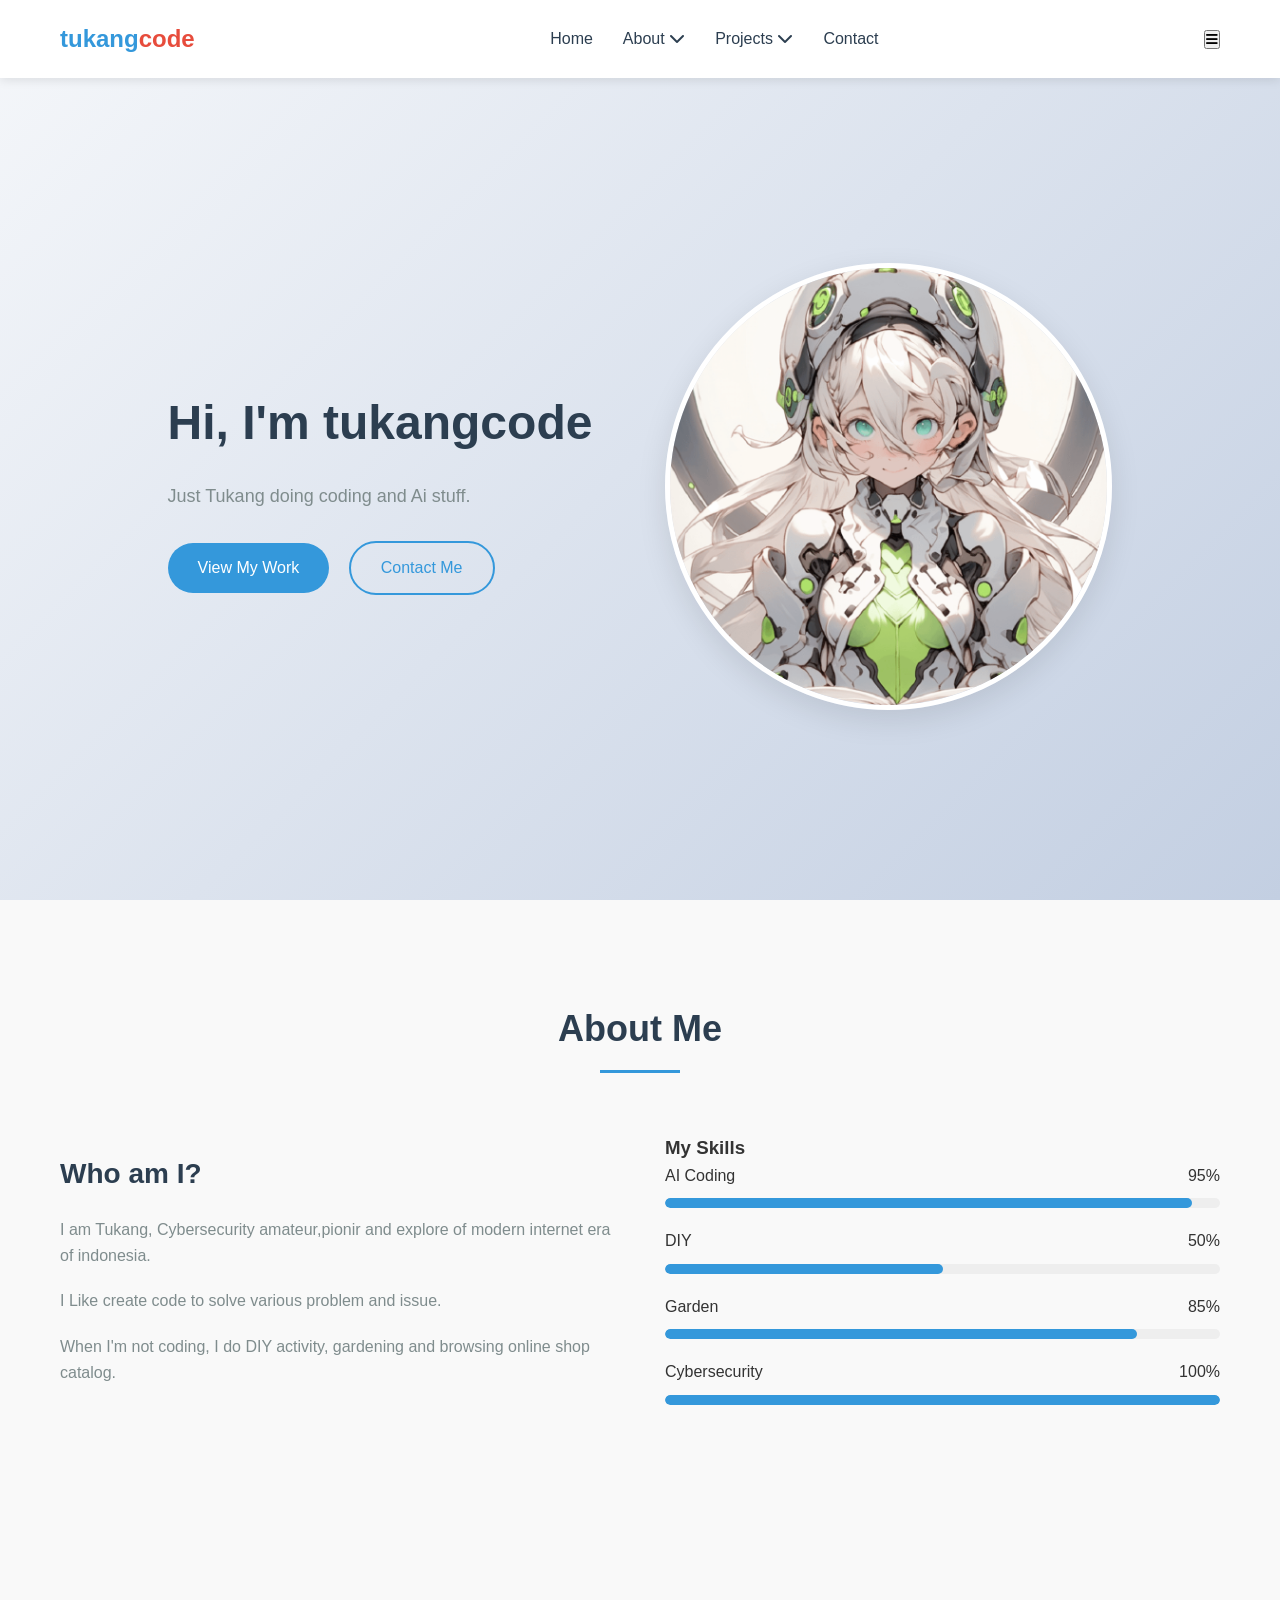
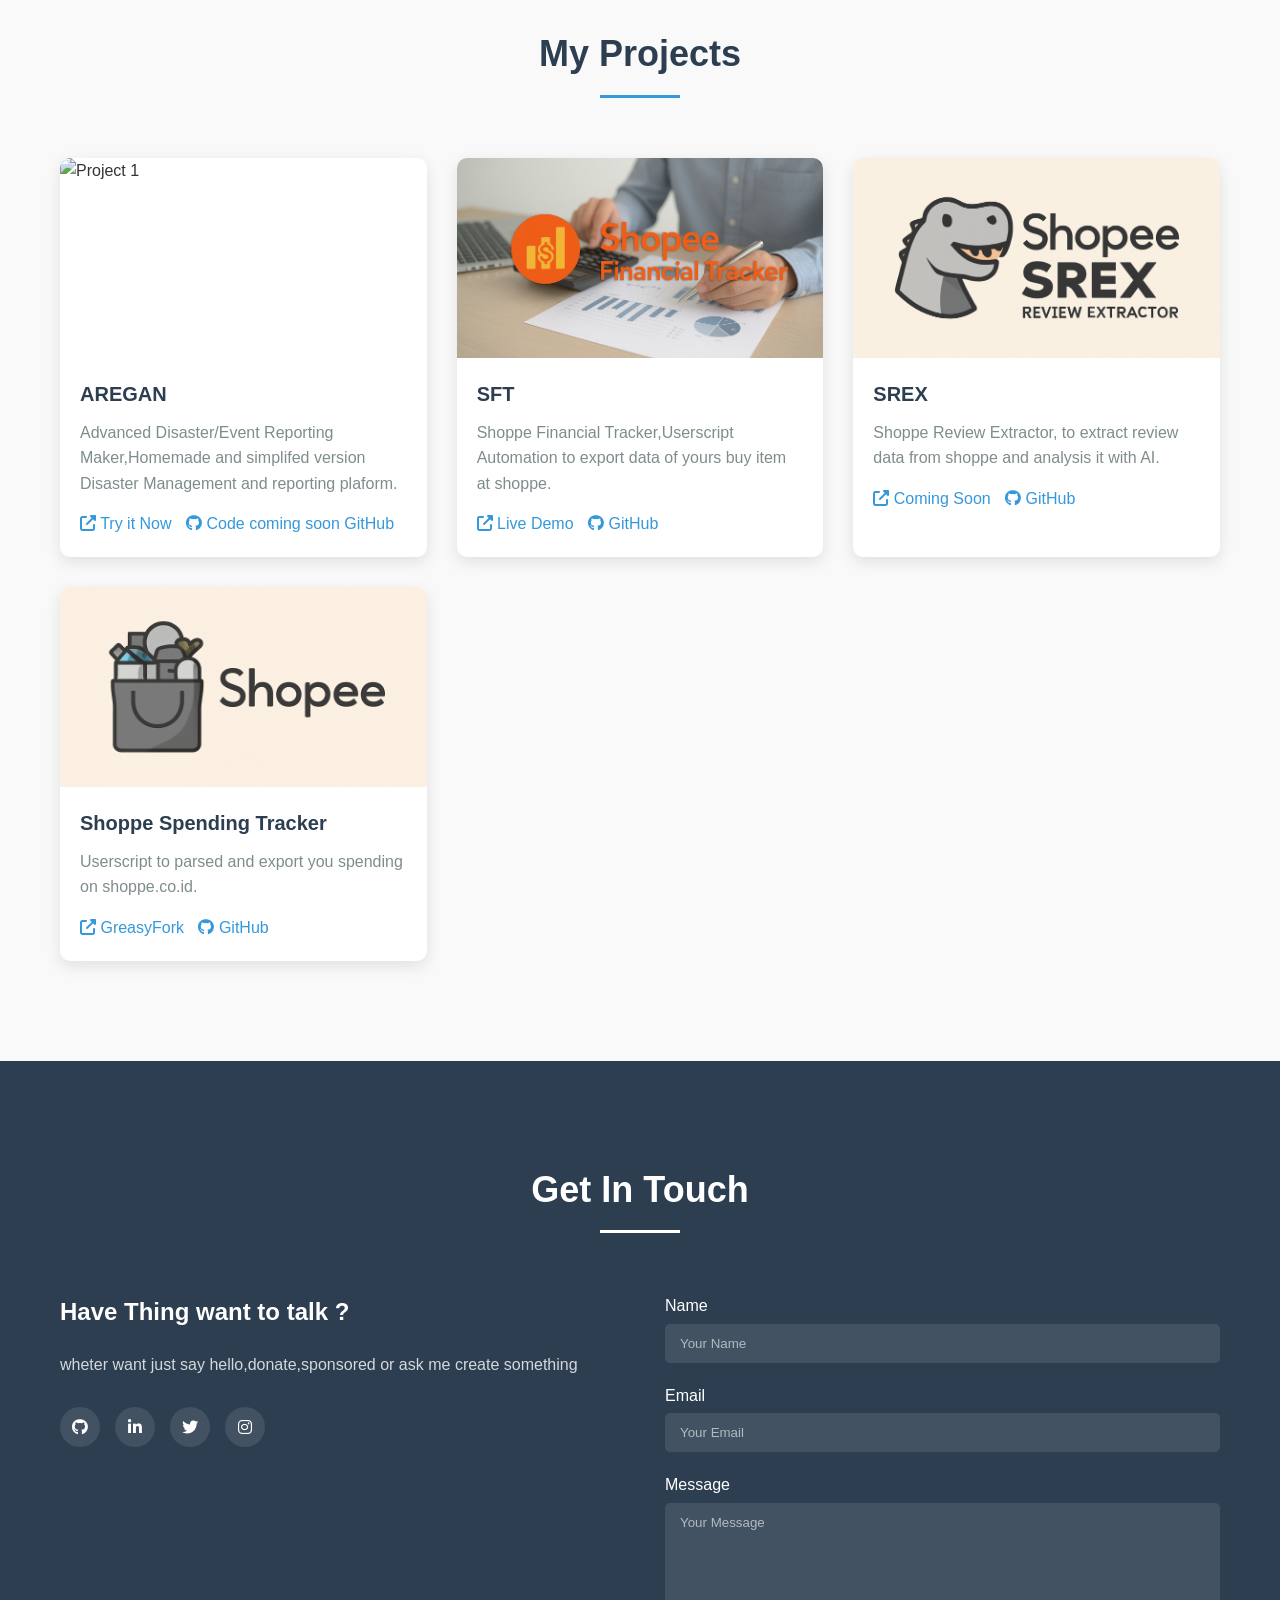
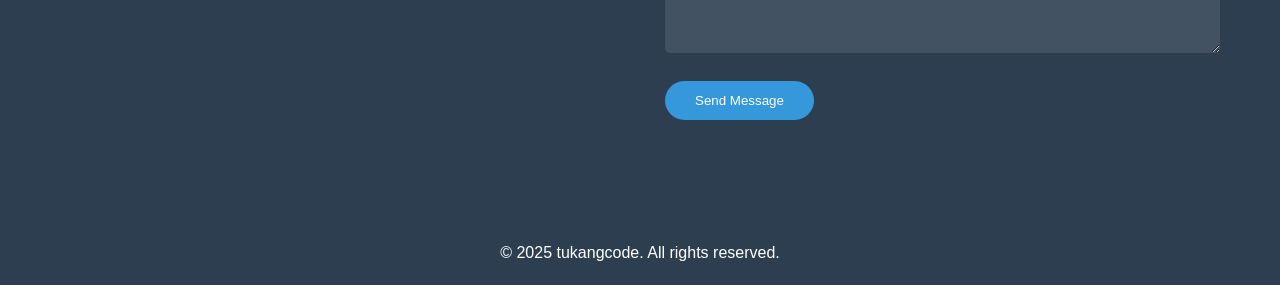
==== index.html @ 8ad78dbf "Update index.html" ====
<!DOCTYPE html>
<html lang="en">
<head>
    <meta charset="UTF-8">
    <meta name="viewport" content="width=device-width, initial-scale=1.0">
    <title>tukangcode | Tukang Coding</title>
    <link rel="stylesheet" href="https://cdnjs.cloudflare.com/ajax/libs/font-awesome/6.4.0/css/all.min.css">
    <style>
        :root {
            --primary-color: #3498db;
            --secondary-color: #2c3e50;
            --accent-color: #e74c3c;
            --light-color: #ecf0f1;
            --dark-color: #2c3e50;
            --text-color: #333;
            --text-light: #7f8c8d;
        }

        * {
            margin: 0;
            padding: 0;
            box-sizing: border-box;
            font-family: 'Segoe UI', Tahoma, Geneva, Verdana, sans-serif;
        }

        body {
            line-height: 1.6;
            color: var(--text-color);
            background-color: #f9f9f9;
        }

        .container {
            max-width: 1200px;
            margin: 0 auto;
            padding: 0 20px;
        }

        /* Header & Navigation */
        header {
            background-color: white;
            box-shadow: 0 2px 10px rgba(0, 0, 0, 0.1);
            position: fixed;
            width: 100%;
            top: 0;
            z-index: 1000;
        }

        nav {
            display: flex;
            justify-content: space-between;
            align-items: center;
            padding: 20px 0;
        }

        .logo {
            font-size: 24px;
            font-weight: 700;
            color: var(--primary-color);
            text-decoration: none;
        }

        .logo span {
            color: var(--accent-color);
        }

        .nav-links {
            display: flex;
            list-style: none;
        }

        .nav-links li {
            position: relative;
            margin-left: 30px;
        }

        .nav-links a {
            text-decoration: none;
            color: var(--dark-color);
            font-weight: 500;
            transition: color 0.3s;
        }

        .nav-links a:hover {
            color: var(--primary-color);
        }

        /* Dropdown Menu */
        .dropdown {
            position: relative;
        }

        .dropdown-content {
            display: none;
            position: absolute;
            top: 100%;
            left: 0;
            background-color: white;
            min-width: 200px;
            box-shadow: 0 8px 16px rgba(0, 0, 0, 0.1);
            border-radius: 5px;
            z-index: 1;
            opacity: 0;
            transform: translateY(-10px);
            transition: all 0.3s ease;
        }

        .dropdown:hover .dropdown-content {
            display: block;
            opacity: 1;
            transform: translateY(0);
        }

        .dropdown-content a {
            color: var(--text-color);
            padding: 12px 16px;
            display: block;
            border-bottom: 1px solid #eee;
        }

        .dropdown-content a:hover {
            background-color: #f5f5f5;
            color: var(--primary-color);
        }

        /* Hero Section */
        .hero {
            height: 100vh;
            display: flex;
            align-items: center;
            background: linear-gradient(135deg, #f5f7fa 0%, #c3cfe2 100%);
            padding-top: 80px;
        }

        .hero-content {
            display: flex;
            align-items: center;
            justify-content: space-between;
        }

        .hero-text {
            flex: 1;
            padding-right: 50px;
        }

        .hero-image {
            flex: 1;
            text-align: center;
        }

        .hero-image img {
            max-width: 100%;
            border-radius: 50%;
            box-shadow: 0 10px 30px rgba(0, 0, 0, 0.1);
            border: 5px solid white;
        }

        h1 {
            font-size: 48px;
            margin-bottom: 20px;
            color: var(--secondary-color);
        }

        .hero p {
            font-size: 18px;
            color: var(--text-light);
            margin-bottom: 30px;
        }

        .btn {
            display: inline-block;
            background-color: var(--primary-color);
            color: white;
            padding: 12px 30px;
            border-radius: 50px;
            text-decoration: none;
            font-weight: 500;
            transition: all 0.3s;
            border: none;
            cursor: pointer;
        }

        .btn:hover {
            background-color: var(--accent-color);
            transform: translateY(-3px);
            box-shadow: 0 10px 20px rgba(0, 0, 0, 0.1);
        }

        .btn-outline {
            background-color: transparent;
            border: 2px solid var(--primary-color);
            color: var(--primary-color);
            margin-left: 15px;
        }

        .btn-outline:hover {
            background-color: var(--primary-color);
            color: white;
        }

        /* About Section */
        .section {
            padding: 100px 0;
        }

        .section-title {
            text-align: center;
            margin-bottom: 60px;
        }

        .section-title h2 {
            font-size: 36px;
            color: var(--secondary-color);
            position: relative;
            display: inline-block;
            padding-bottom: 15px;
        }

        .section-title h2::after {
            content: '';
            position: absolute;
            bottom: 0;
            left: 50%;
            transform: translateX(-50%);
            width: 80px;
            height: 3px;
            background-color: var(--primary-color);
        }

        .about-content {
            display: flex;
            align-items: center;
            gap: 50px;
        }

        .about-text {
            flex: 1;
        }

        .about-text h3 {
            font-size: 28px;
            margin-bottom: 20px;
            color: var(--secondary-color);
        }

        .about-text p {
            margin-bottom: 20px;
            color: var(--text-light);
        }

        .skills {
            flex: 1;
        }

        .skill-item {
            margin-bottom: 20px;
        }

        .skill-name {
            display: flex;
            justify-content: space-between;
            margin-bottom: 10px;
        }

        .skill-bar {
            height: 10px;
            background-color: #eee;
            border-radius: 5px;
            overflow: hidden;
        }

        .skill-progress {
            height: 100%;
            background-color: var(--primary-color);
            border-radius: 5px;
        }

        /* Projects Section */
        .projects-grid {
            display: grid;
            grid-template-columns: repeat(auto-fill, minmax(300px, 1fr));
            gap: 30px;
        }

        .project-card {
            background-color: white;
            border-radius: 10px;
            overflow: hidden;
            box-shadow: 0 5px 15px rgba(0, 0, 0, 0.1);
            transition: transform 0.3s, box-shadow 0.3s;
        }

        .project-card:hover {
            transform: translateY(-10px);
            box-shadow: 0 15px 30px rgba(0, 0, 0, 0.15);
        }

        .project-image {
            height: 200px;
            overflow: hidden;
        }

        .project-image img {
            width: 100%;
            height: 100%;
            object-fit: cover;
            transition: transform 0.5s;
        }

        .project-card:hover .project-image img {
            transform: scale(1.1);
        }

        .project-info {
            padding: 20px;
        }

        .project-info h3 {
            font-size: 20px;
            margin-bottom: 10px;
            color: var(--secondary-color);
        }

        .project-info p {
            color: var(--text-light);
            margin-bottom: 15px;
        }

        .project-links a {
            display: inline-block;
            margin-right: 10px;
            color: var(--primary-color);
            text-decoration: none;
            font-weight: 500;
        }

        .project-links a:hover {
            text-decoration: underline;
        }

        /* Contact Section */
        .contact {
            background-color: var(--secondary-color);
            color: white;
        }

        .contact .section-title h2 {
            color: white;
        }

        .contact .section-title h2::after {
            background-color: white;
        }

        .contact-content {
            display: flex;
            gap: 50px;
        }

        .contact-info {
            flex: 1;
        }

        .contact-info h3 {
            font-size: 24px;
            margin-bottom: 20px;
        }

        .contact-info p {
            margin-bottom: 30px;
            opacity: 0.8;
        }

        .social-links {
            display: flex;
            gap: 15px;
        }

        .social-links a {
            display: flex;
            align-items: center;
            justify-content: center;
            width: 40px;
            height: 40px;
            background-color: rgba(255, 255, 255, 0.1);
            border-radius: 50%;
            color: white;
            text-decoration: none;
            transition: all 0.3s;
        }

        .social-links a:hover {
            background-color: var(--primary-color);
            transform: translateY(-5px);
        }

        .contact-form {
            flex: 1;
        }

        .form-group {
            margin-bottom: 20px;
        }

        .form-group label {
            display: block;
            margin-bottom: 5px;
            font-weight: 500;
        }

        .form-group input,
        .form-group textarea {
            width: 100%;
            padding: 12px 15px;
            border: none;
            border-radius: 5px;
            background-color: rgba(255, 255, 255, 0.1);
            color: white;
        }

        .form-group textarea {
            height: 150px;
            resize: vertical;
        }

        ::placeholder {
            color: rgba(255, 255, 255, 0.6);
        }

        /* Footer */
        footer {
            background-color: var(--dark-color);
            color: white;
            text-align: center;
            padding: 20px 0;
        }

        /* Responsive Design */
        @media (max-width: 768px) {
            .hero-content, .about-content, .contact-content {
                flex-direction: column;
            }

            .hero-text {
                padding-right: 0;
                margin-bottom: 40px;
                text-align: center;
            }

            .nav-links {
                display: none;
            }

            .mobile-menu-btn {
                display: block;
                font-size: 24px;
                color: var(--dark-color);
                background: none;
                border: none;
                cursor: pointer;
            }

            h1 {
                font-size: 36px;
            }
        }
    </style>
</head>
<body>
    <!-- Header & Navigation -->
    <header>
        <div class="container">
            <nav>
                <a href="iamges/logo" class="logo">tukang<span>code</span></a>
                <ul class="nav-links">
                    <li><a href="#home">Home</a></li>
                    <li class="dropdown">
                        <a href="#about">About <i class="fas fa-chevron-down"></i></a>
                        <div class="dropdown-content">
                            <a href="#about">About Me</a>
                            <a href="#skills">Skills</a>
                            <a href="#experience">Experience</a>
                        </div>
                    </li>
                    <li class="dropdown">
                        <a href="#projects">Projects <i class="fas fa-chevron-down"></i></a>
                        <div class="dropdown-content">
                            <a href="#projects">All Projects</a>
                            <a href="#">Web Development</a>
                            <a href="#">Open Source</a>
                            <a href="#">Tools</a>
                        </div>
                    </li>
                    <li><a href="#contact">Contact</a></li>
                </ul>
                <button class="mobile-menu-btn">
                    <i class="fas fa-bars"></i>
                </button>
            </nav>
        </div>
    </header>

    <!-- Hero Section -->
    <section class="hero" id="home">
        <div class="container">
            <div class="hero-content">
                <div class="hero-text">
                    <h1>Hi, I'm tukangcode</h1>
                    <p>Just Tukang doing coding and Ai stuff.</p>
                    <div class="hero-buttons">
                        <a href="#projects" class="btn">View My Work</a>
                        <a href="#contact" class="btn btn-outline">Contact Me</a>
                    </div>
                </div>
                <div class="hero-image">
                    <img src="images/homepage.png" alt="tukangcode">
                </div>
            </div>
        </div>
    </section>

    <!-- About Section -->
    <section class="section" id="about">
        <div class="container">
            <div class="section-title">
                <h2>About Me</h2>
            </div>
            <div class="about-content">
                <div class="about-text">
                    <h3>Who am I?</h3>
                    <p> I am Tukang, Cybersecurity amateur,pionir and explore of modern internet era of indonesia.</p>
                    <p>I Like create code to solve various problem and issue.</p>
                    <p>When I'm not coding, I do DIY activity, gardening and browsing online shop catalog.</p>
                </div>
                <div class="skills" id="skills">
                    <h3>My Skills</h3>
                    <div class="skill-item">
                        <div class="skill-name">
                            <span>AI Coding</span>
                            <span>95%</span>
                        </div>
                        <div class="skill-bar">
                            <div class="skill-progress" style="width: 95%;"></div>
                        </div>
                    </div>
                    <div class="skill-item">
                        <div class="skill-name">
                            <span>DIY</span>
                            <span>50%</span>
                        </div>
                        <div class="skill-bar">
                            <div class="skill-progress" style="width: 50%;"></div>
                        </div>
                    </div>
                    <div class="skill-item">
                        <div class="skill-name">
                            <span>Garden</span>
                            <span>85%</span>
                        </div>
                        <div class="skill-bar">
                            <div class="skill-progress" style="width: 85%;"></div>
                        </div>
                    </div>
                    <div class="skill-item">
                        <div class="skill-name">
                            <span> Cybersecurity</span>
                            <span>100%</span>
                        </div>
                        <div class="skill-bar">
                            <div class="skill-progress" style="width: 100%;"></div>
                        </div>
                    </div>
                </div>
            </div>
        </div>
    </section>

    <!-- Projects Section -->
    <section class="section" id="projects">
        <div class="container">
            <div class="section-title">
                <h2>My Projects</h2>
            </div>
            <div class="projects-grid">
                <div class="project-card">
                    <div class="project-image">
                        <img src="images/aregan.png" alt="Project 1">
                    </div>
                    <div class="project-info">
                        <h3>AREGAN</h3>
                        <p>Advanced Disaster/Event Reporting Maker,Homemade and simplifed version Disaster Management and reporting plaform.</p>
                        <div class="project-links">
                            <a href="aregan.html" target="_blank"><i class="fas fa-external-link-alt"></i> Try it Now </a>
                            <a href="TBA" target="_blank"><i class="fab fa-github"></i> Code coming soon GitHub</a>
                        </div>
                    </div>
                </div>
                <div class="project-card">
                    <div class="project-image">
                        <img src="/images/sft.png" alt="Project 2">
                    </div>
                    <div class="project-info">
                        <h3>SFT</h3>
                        <p>Shoppe Financial Tracker,Userscript Automation to export data of yours buy item at shoppe.</p>
                        <div class="project-links">
                            <a href="https://greasyfork.org/en/scripts/540269-shopee-financial-tracker" target="_blank"><i class="fas fa-external-link-alt"></i> Live Demo</a>
                            <a href="https://github.com/tukangcode/SFT-ID" target="_blank"><i class="fab fa-github"></i> GitHub</a>
                        </div>
                    </div>
                </div>
                <div class="project-card">
                    <div class="project-image">
                        <img src="images/srex.png" alt="Project 3">
                    </div>
                    <div class="project-info">
                        <h3>SREX</h3>
                        <p>Shoppe Review Extractor, to extract review data from shoppe and analysis it with AI.</p>
                        <div class="project-links">
                            <a href="#" target="_blank"><i class="fas fa-external-link-alt"></i> Coming Soon</a>
                            <a href="#" target="_blank"><i class="fab fa-github"></i> GitHub</a>
                        </div>
                    </div>
                </div>
                <div class="project-card">
                    <div class="project-image">
                        <img src="images/sst.png" alt="Project 4">
                    </div>
                    <div class="project-info">
                        <h3>Shoppe Spending Tracker</h3>
                        <p>Userscript to parsed and export you spending on shoppe.co.id.</p>
                        <div class="project-links">
                            <a href="https://greasyfork.org/en/scripts/538963-sstracker-shopee-spending-tracker" target="_blank"><i class="fas fa-external-link-alt"></i> GreasyFork </a>
                            <a href="https://github.com/tukangcode/SSTracker" target="_blank"><i class="fab fa-github"></i> GitHub</a>
                        </div>
                    </div>
                </div>
            </div>
        </div>
    </section>

    <!-- Contact Section -->
    <section class="section contact" id="contact">
        <div class="container">
            <div class="section-title">
                <h2>Get In Touch</h2>
            </div>
            <div class="contact-content">
                <div class="contact-info">
                    <h3>Have Thing want to talk ?</h3>
                    <p> wheter want just say hello,donate,sponsored or ask me create something</p>
                    <div class="social-links">
                        <a href="#" target="_blank"><i class="fab fa-github"></i></a>
                        <a href="#" target="_blank"><i class="fab fa-linkedin-in"></i></a>
                        <a href="#" target="_blank"><i class="fab fa-twitter"></i></a>
                        <a href="#" target="_blank"><i class="fab fa-instagram"></i></a>
                    </div>
                </div>
                <div class="contact-form">
                    <form>
                        <div class="form-group">
                            <label for="name">Name</label>
                            <input type="text" id="name" placeholder="Your Name" required>
                        </div>
                        <div class="form-group">
                            <label for="email">Email</label>
                            <input type="email" id="email" placeholder="Your Email" required>
                        </div>
                        <div class="form-group">
                            <label for="message">Message</label>
                            <textarea id="message" placeholder="Your Message" required></textarea>
                        </div>
                        <button type="submit" class="btn">Send Message</button>
                    </form>
                </div>
            </div>
        </div>
    </section>

    <!-- Footer -->
    <footer>
        <div class="container">
            <p>&copy; 2025 tukangcode. All rights reserved.</p>
        </div>
    </footer>

    <script>
        // Simple JavaScript for mobile menu toggle
        document.querySelector('.mobile-menu-btn').addEventListener('click', function() {
            document.querySelector('.nav-links').classList.toggle('show');
        });

        // Smooth scrolling for anchor links
        document.querySelectorAll('a[href^="#"]').forEach(anchor => {
            anchor.addEventListener('click', function (e) {
                e.preventDefault();
                
                document.querySelector(this.getAttribute('href')).scrollIntoView({
                    behavior: 'smooth'
                });
            });
        });
    </script>
</body>
</html>
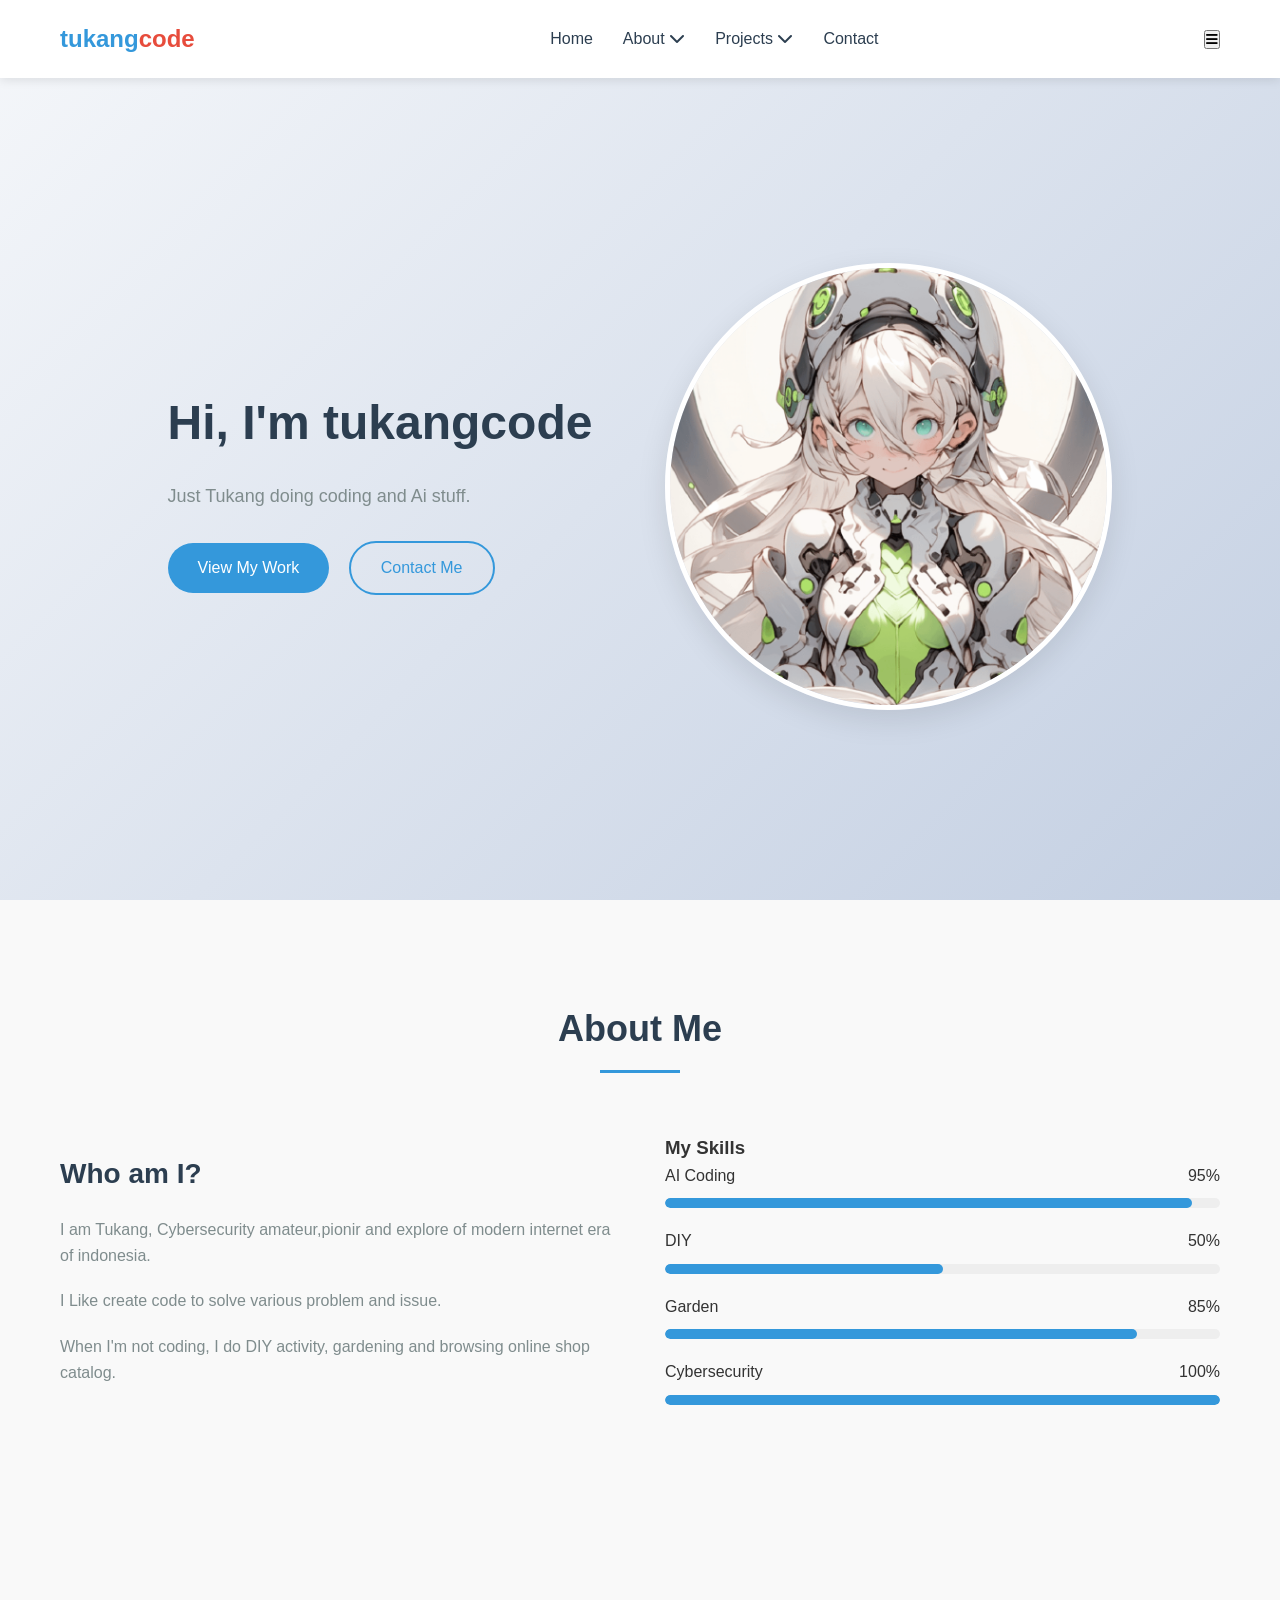
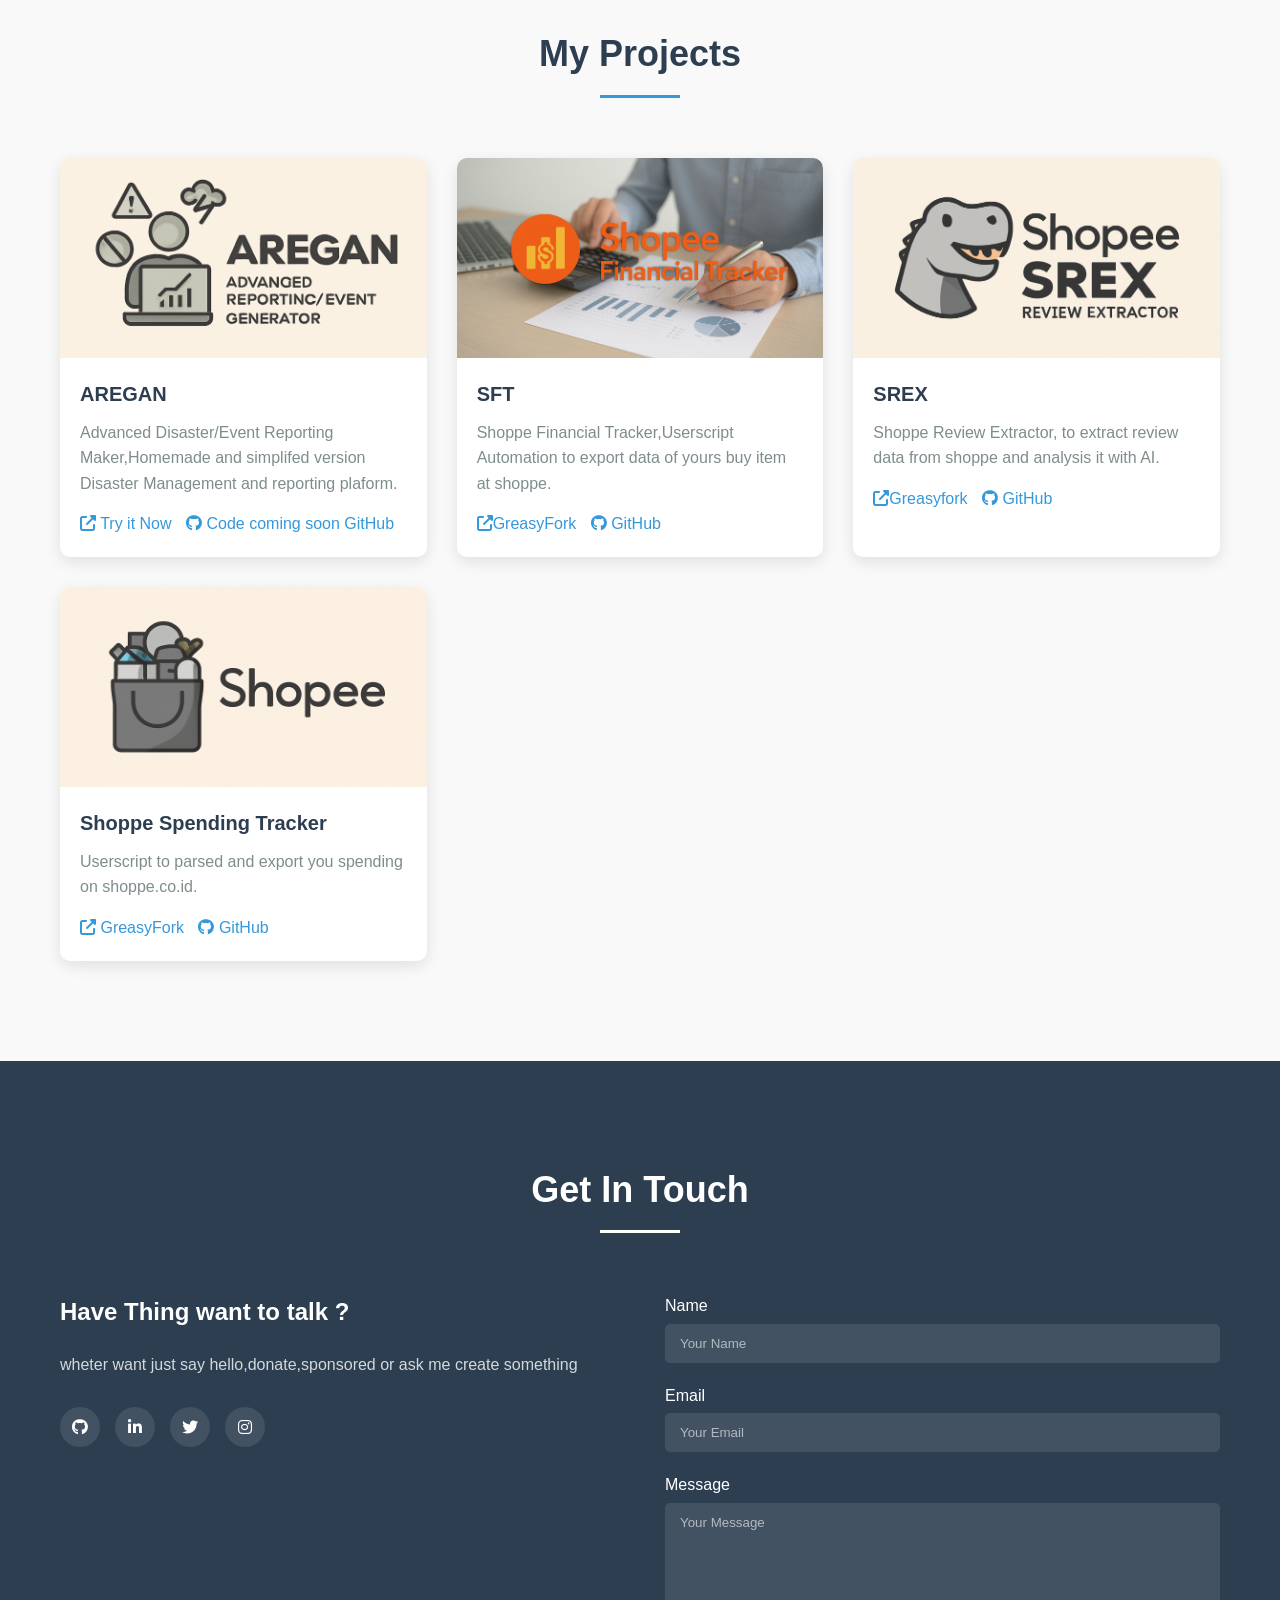
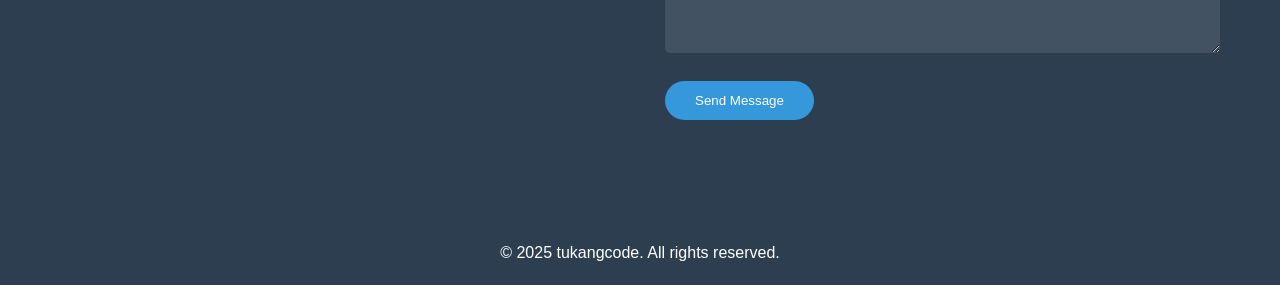
==== commit ed6c3c5c: "Update index.html" ====
--- a/index.html
+++ b/index.html
@@ -589,7 +589,7 @@
                         <h3>AREGAN</h3>
                         <p>Advanced Disaster/Event Reporting Maker,Homemade and simplifed version Disaster Management and reporting plaform.</p>
                         <div class="project-links">
-                            <a href="aregan.html" target="_blank"><i class="fas fa-external-link-alt"></i> Try it Now </a>
+                            <a href="AREGAN.html" target="_blank"><i class="fas fa-external-link-alt"></i> Try it Now </a>
                             <a href="TBA" target="_blank"><i class="fab fa-github"></i> Code coming soon GitHub</a>
                         </div>
                     </div>
@@ -602,7 +602,7 @@
                         <h3>SFT</h3>
                         <p>Shoppe Financial Tracker,Userscript Automation to export data of yours buy item at shoppe.</p>
                         <div class="project-links">
-                            <a href="https://greasyfork.org/en/scripts/540269-shopee-financial-tracker" target="_blank"><i class="fas fa-external-link-alt"></i> Live Demo</a>
+                            <a href="https://greasyfork.org/en/scripts/540269-shopee-financial-tracker" target="_blank"><i class="fas fa-external-link-alt"></i>GreasyFork</a>
                             <a href="https://github.com/tukangcode/SFT-ID" target="_blank"><i class="fab fa-github"></i> GitHub</a>
                         </div>
                     </div>
@@ -615,8 +615,8 @@
                         <h3>SREX</h3>
                         <p>Shoppe Review Extractor, to extract review data from shoppe and analysis it with AI.</p>
                         <div class="project-links">
-                            <a href="#" target="_blank"><i class="fas fa-external-link-alt"></i> Coming Soon</a>
-                            <a href="#" target="_blank"><i class="fab fa-github"></i> GitHub</a>
+                            <a href="https://greasyfork.org/en/scripts/540935-srex-shopee-review-extractor" target="_blank"><i class="fas fa-external-link-alt"></i>Greasyfork</a>
+                            <a href="https://github.com/tukangcode/SREX" target="_blank"><i class="fab fa-github"></i> GitHub</a>
                         </div>
                     </div>
                 </div>
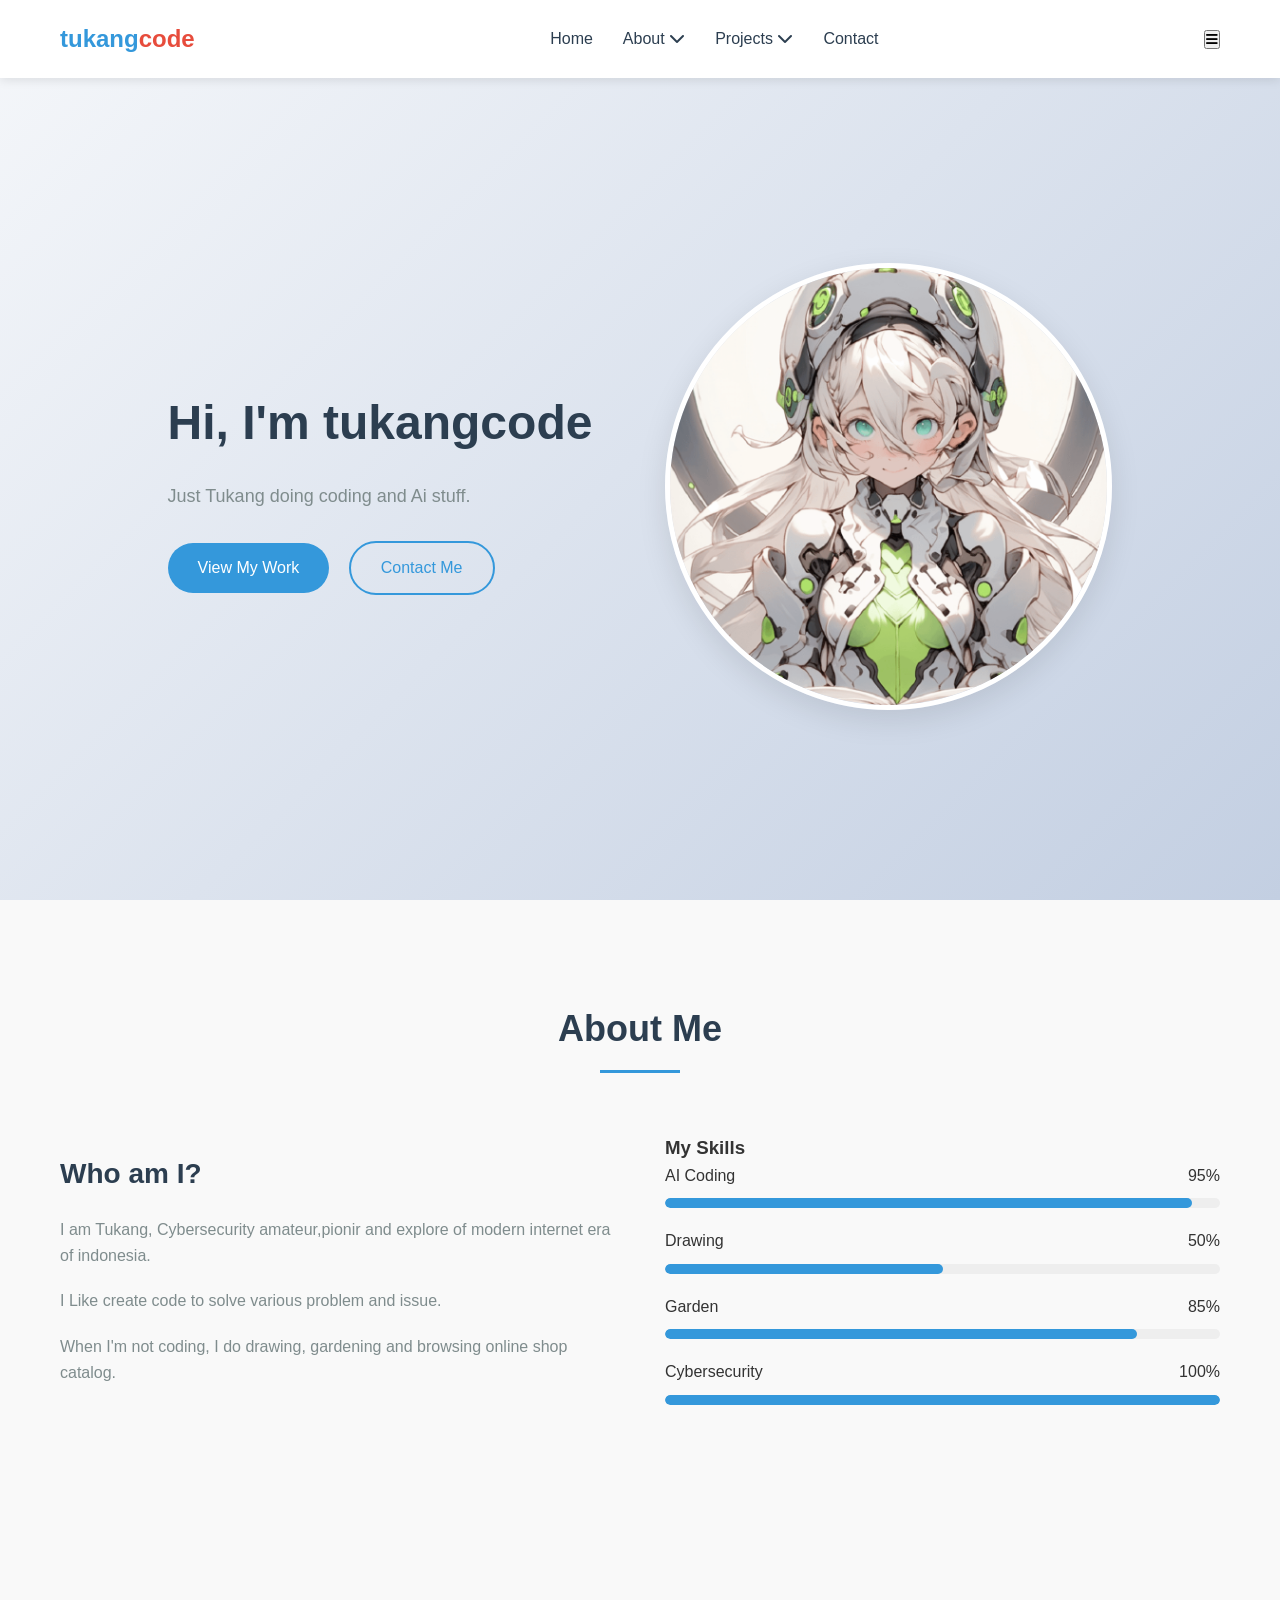
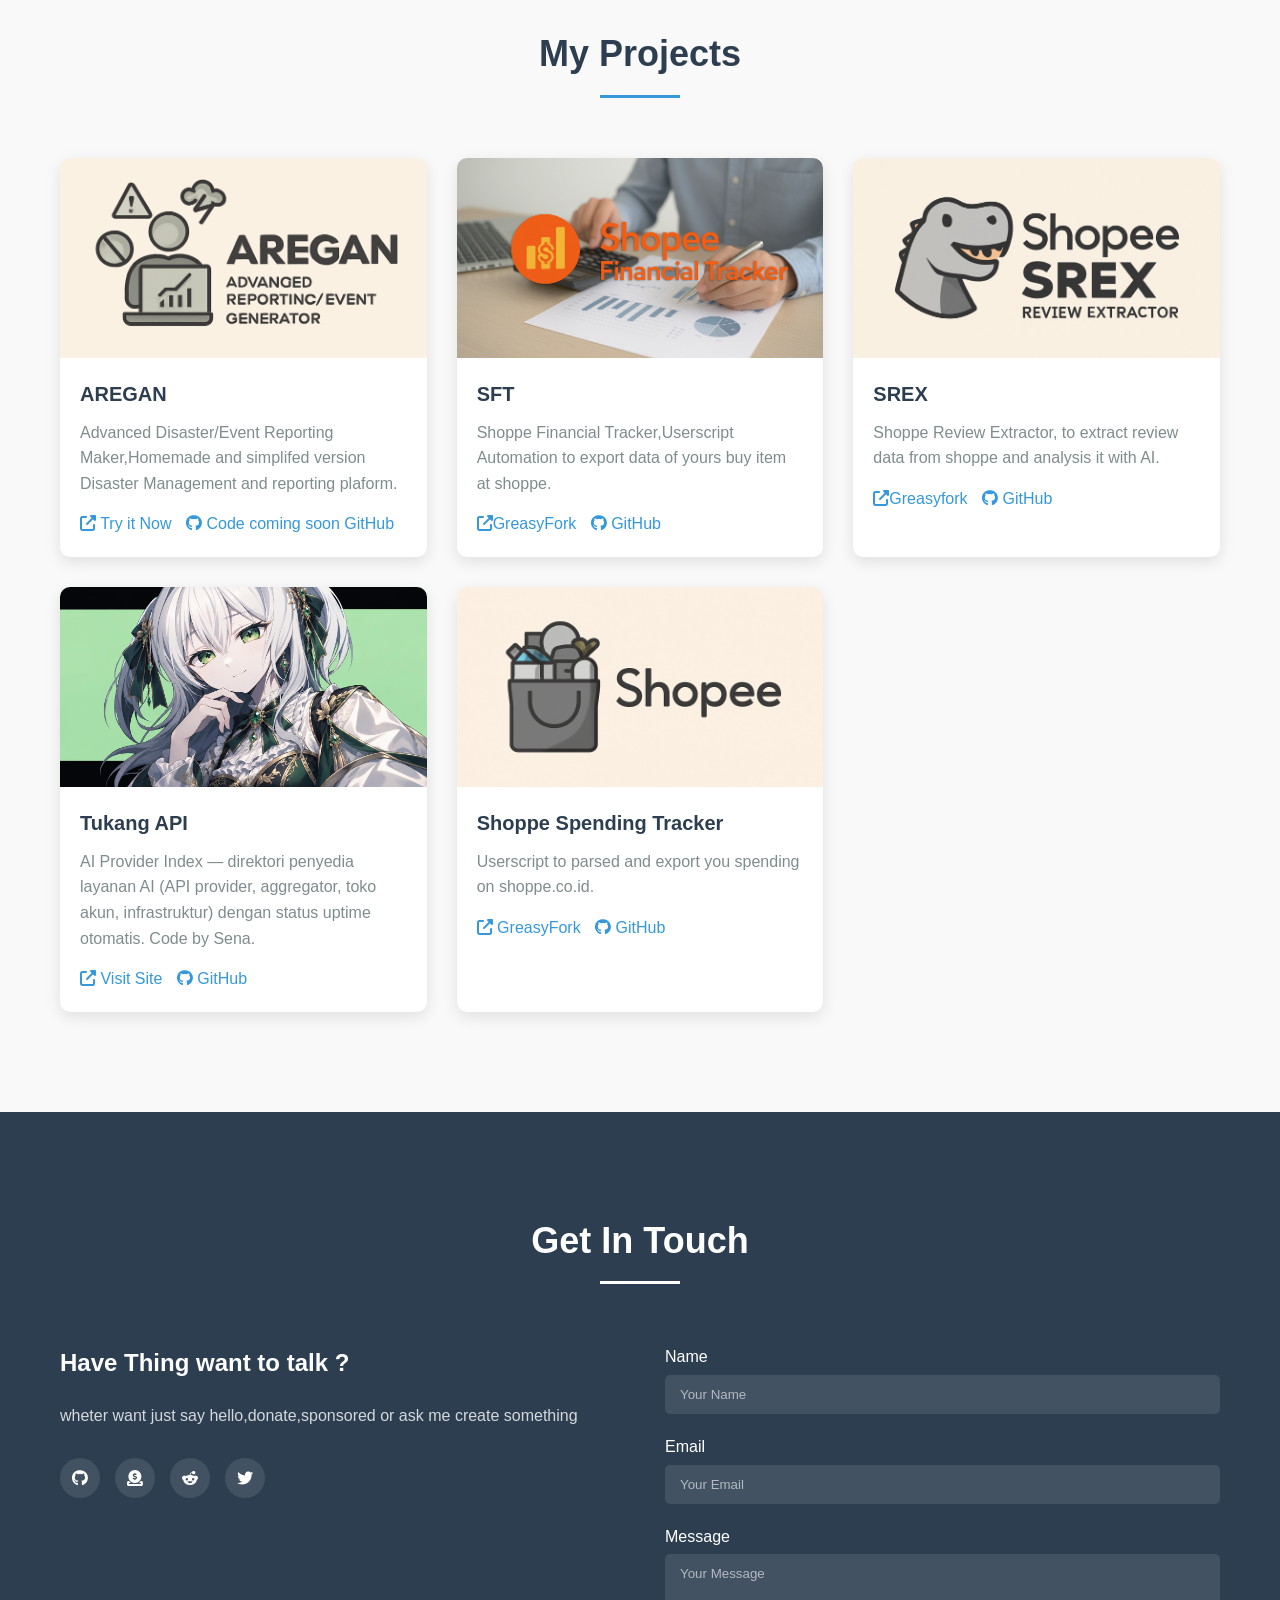
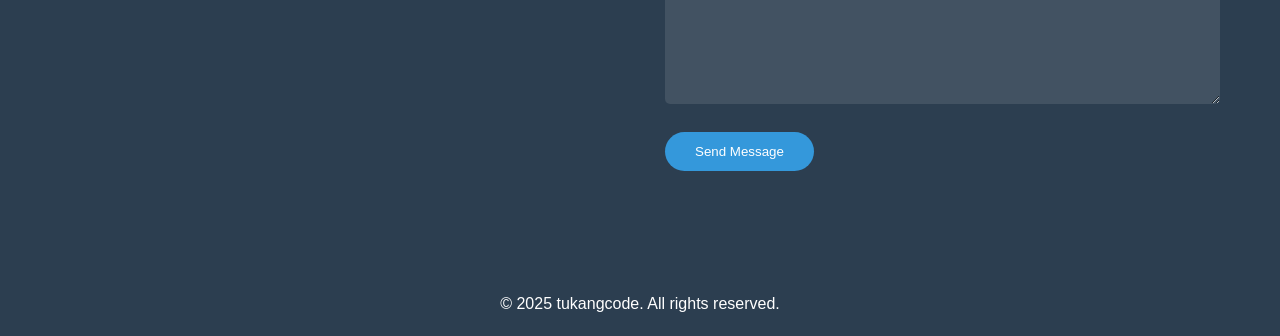
==== commit 3ac96659: "feat: tambah project Tukang API (AI provider index) + ganti DIY jadi Drawing + isi link sosial conta" ====
--- a/index.html
+++ b/index.html
@@ -485,9 +485,7 @@
                         <a href="#projects">Projects <i class="fas fa-chevron-down"></i></a>
                         <div class="dropdown-content">
                             <a href="#projects">All Projects</a>
-                            <a href="#">Web Development</a>
-                            <a href="#">Open Source</a>
-                            <a href="#">Tools</a>
+    
                         </div>
                     </li>
                     <li><a href="#contact">Contact</a></li>
@@ -529,7 +527,7 @@
                     <h3>Who am I?</h3>
                     <p> I am Tukang, Cybersecurity amateur,pionir and explore of modern internet era of indonesia.</p>
                     <p>I Like create code to solve various problem and issue.</p>
-                    <p>When I'm not coding, I do DIY activity, gardening and browsing online shop catalog.</p>
+                    <p>When I'm not coding, I do drawing, gardening and browsing online shop catalog.</p>
                 </div>
                 <div class="skills" id="skills">
                     <h3>My Skills</h3>
@@ -544,7 +542,7 @@
                     </div>
                     <div class="skill-item">
                         <div class="skill-name">
-                            <span>DIY</span>
+                            <span>Drawing</span>
                             <span>50%</span>
                         </div>
                         <div class="skill-bar">
@@ -617,6 +615,19 @@
                         <div class="project-links">
                             <a href="https://greasyfork.org/en/scripts/540935-srex-shopee-review-extractor" target="_blank"><i class="fas fa-external-link-alt"></i>Greasyfork</a>
                             <a href="https://github.com/tukangcode/SREX" target="_blank"><i class="fab fa-github"></i> GitHub</a>
+                        </div>
+                    </div>
+                </div>
+                <div class="project-card">
+                    <div class="project-image">
+                        <img src="images/tukang-api.jpg" alt="Project 5 - Tukang API">
+                    </div>
+                    <div class="project-info">
+                        <h3>Tukang API</h3>
+                        <p>AI Provider Index — direktori penyedia layanan AI (API provider, aggregator, toko akun, infrastruktur) dengan status uptime otomatis. Code by Sena.</p>
+                        <div class="project-links">
+                            <a href="https://tukangcode.github.io/tukang-api/" target="_blank"><i class="fas fa-external-link-alt"></i> Visit Site </a>
+                            <a href="https://github.com/tukangcode/tukang-api" target="_blank"><i class="fab fa-github"></i> GitHub</a>
                         </div>
                     </div>
                 </div>
@@ -648,10 +659,10 @@
                     <h3>Have Thing want to talk ?</h3>
                     <p> wheter want just say hello,donate,sponsored or ask me create something</p>
                     <div class="social-links">
-                        <a href="#" target="_blank"><i class="fab fa-github"></i></a>
-                        <a href="#" target="_blank"><i class="fab fa-linkedin-in"></i></a>
-                        <a href="#" target="_blank"><i class="fab fa-twitter"></i></a>
-                        <a href="#" target="_blank"><i class="fab fa-instagram"></i></a>
+                        <a href="https://github.com/tukangcode" target="_blank" title="GitHub"><i class="fab fa-github"></i></a>
+                        <a href="https://trakteer.id/tukangcode" target="_blank" title="Trakteer"><i class="fas fa-donate"></i></a>
+                        <a href="https://www.reddit.com/user/Merchant_Lawrence/" target="_blank" title="Reddit"><i class="fab fa-reddit-alien"></i></a>
+                        <a href="https://x.com/SenaQifrey" target="_blank" title="X (Twitter)"><i class="fab fa-twitter"></i></a>
                     </div>
                 </div>
                 <div class="contact-form">
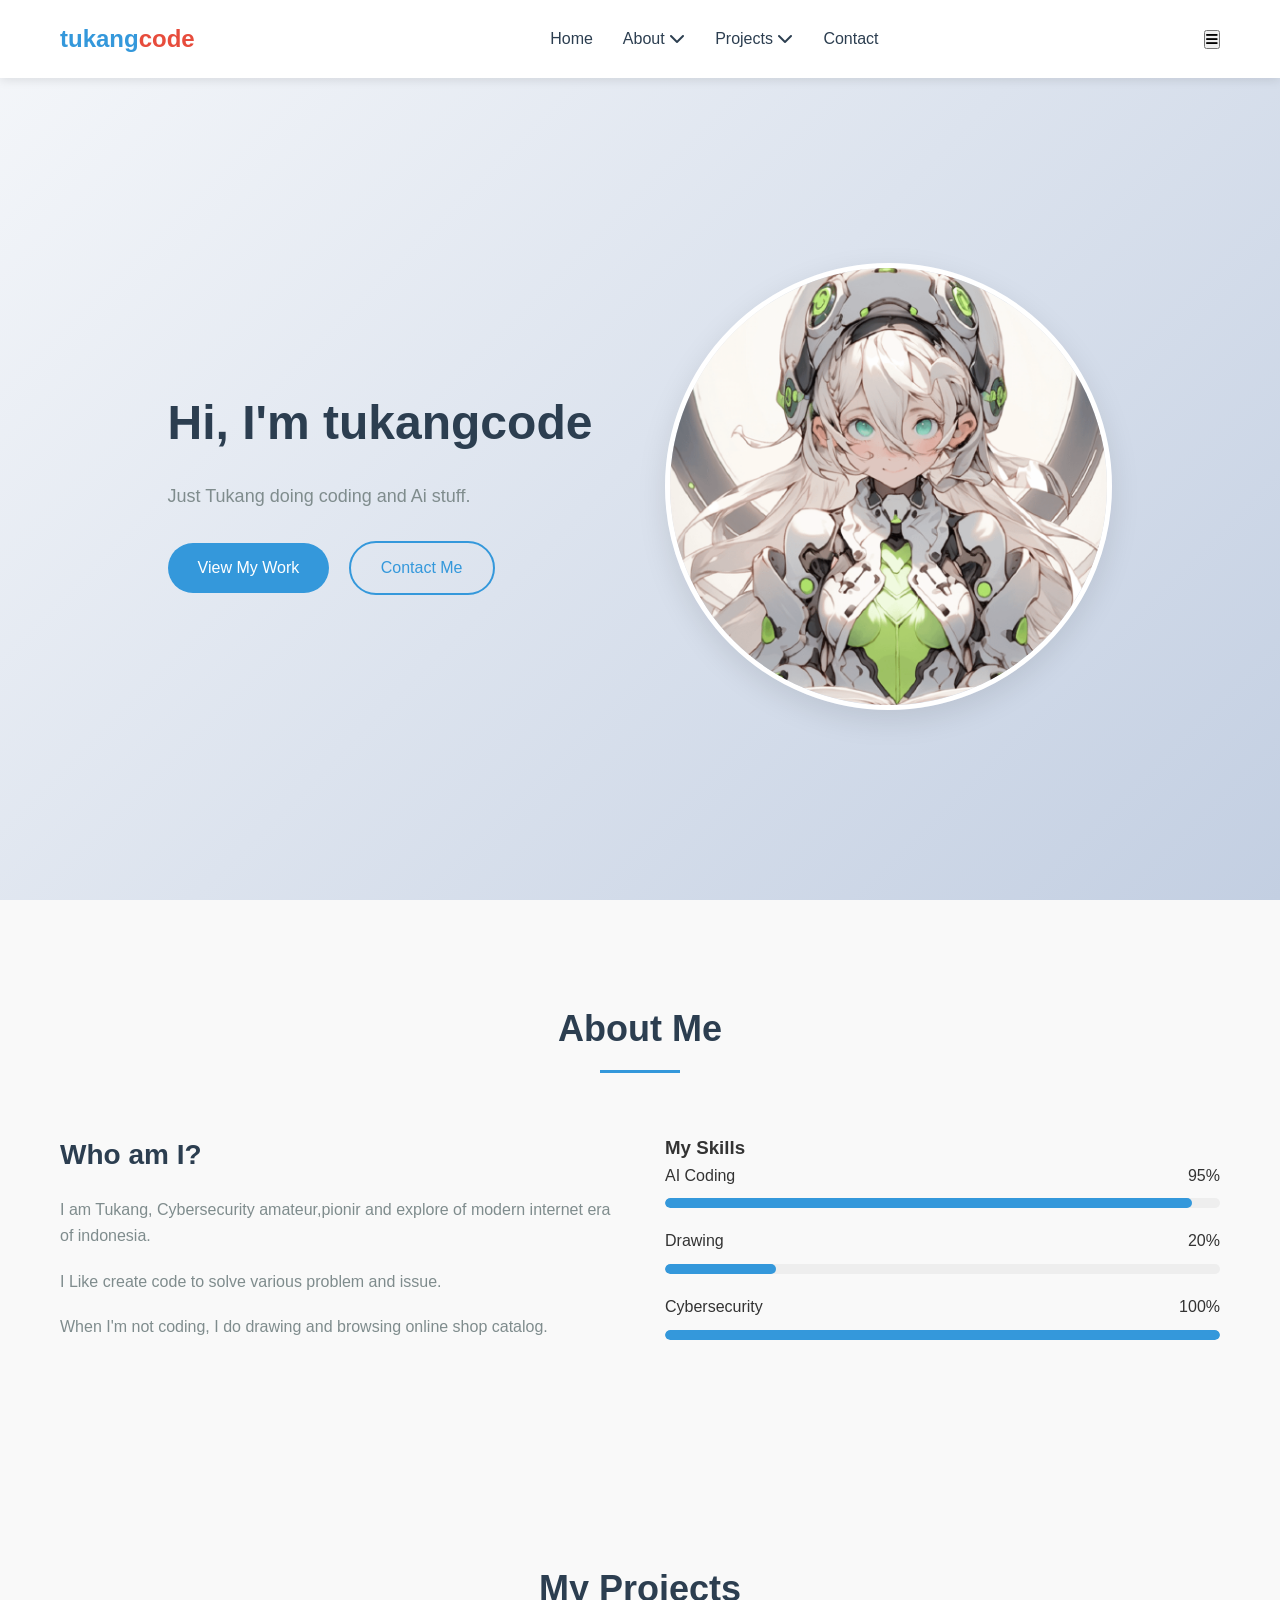
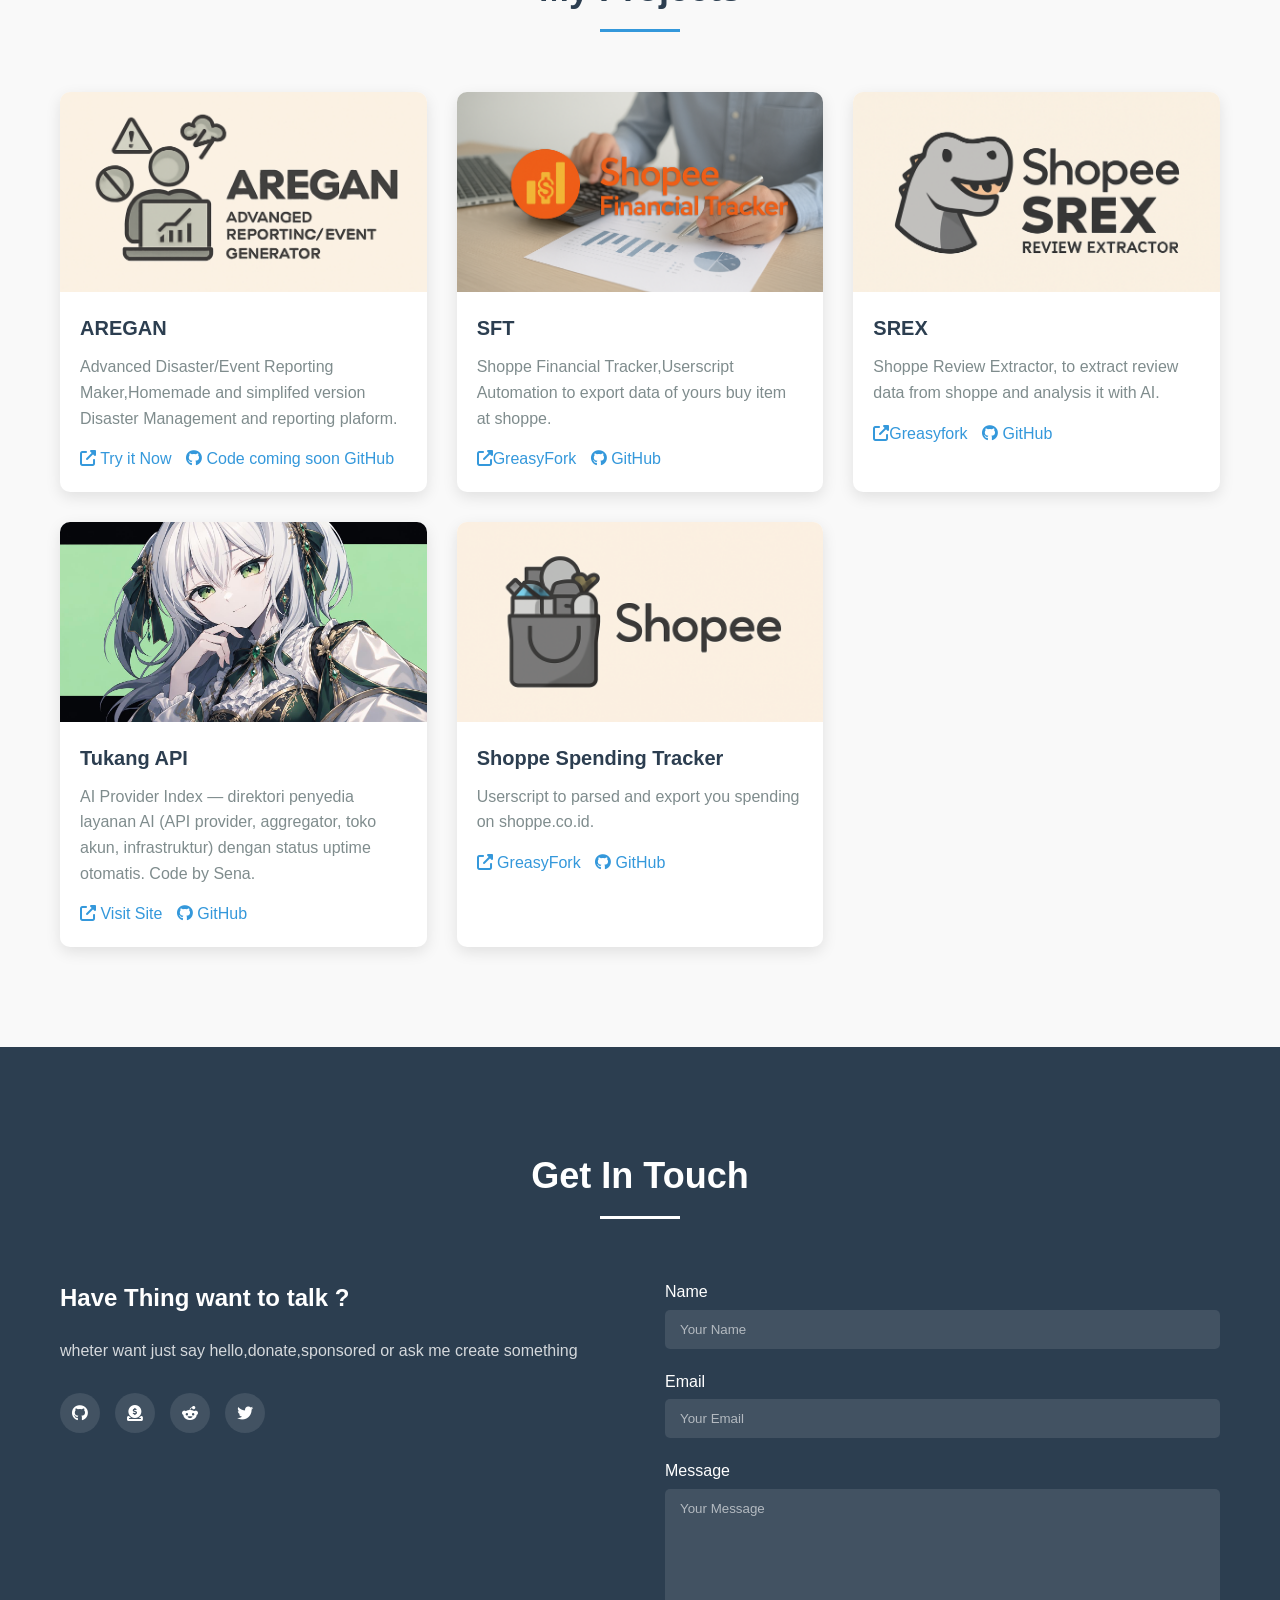
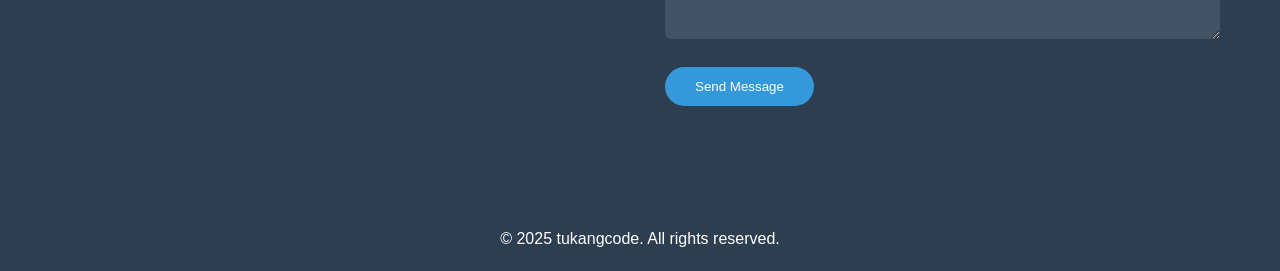
==== commit 21d7354d: "fix: skill Drawing 20%, hapus Garden, hapus gardening dari hobi" ====
--- a/index.html
+++ b/index.html
@@ -527,7 +527,7 @@
                     <h3>Who am I?</h3>
                     <p> I am Tukang, Cybersecurity amateur,pionir and explore of modern internet era of indonesia.</p>
                     <p>I Like create code to solve various problem and issue.</p>
-                    <p>When I'm not coding, I do drawing, gardening and browsing online shop catalog.</p>
+                    <p>When I'm not coding, I do drawing and browsing online shop catalog.</p>
                 </div>
                 <div class="skills" id="skills">
                     <h3>My Skills</h3>
@@ -543,19 +543,10 @@
                     <div class="skill-item">
                         <div class="skill-name">
                             <span>Drawing</span>
-                            <span>50%</span>
+                            <span>20%</span>
                         </div>
                         <div class="skill-bar">
-                            <div class="skill-progress" style="width: 50%;"></div>
-                        </div>
-                    </div>
-                    <div class="skill-item">
-                        <div class="skill-name">
-                            <span>Garden</span>
-                            <span>85%</span>
-                        </div>
-                        <div class="skill-bar">
-                            <div class="skill-progress" style="width: 85%;"></div>
+                            <div class="skill-progress" style="width: 20%;"></div>
                         </div>
                     </div>
                     <div class="skill-item">
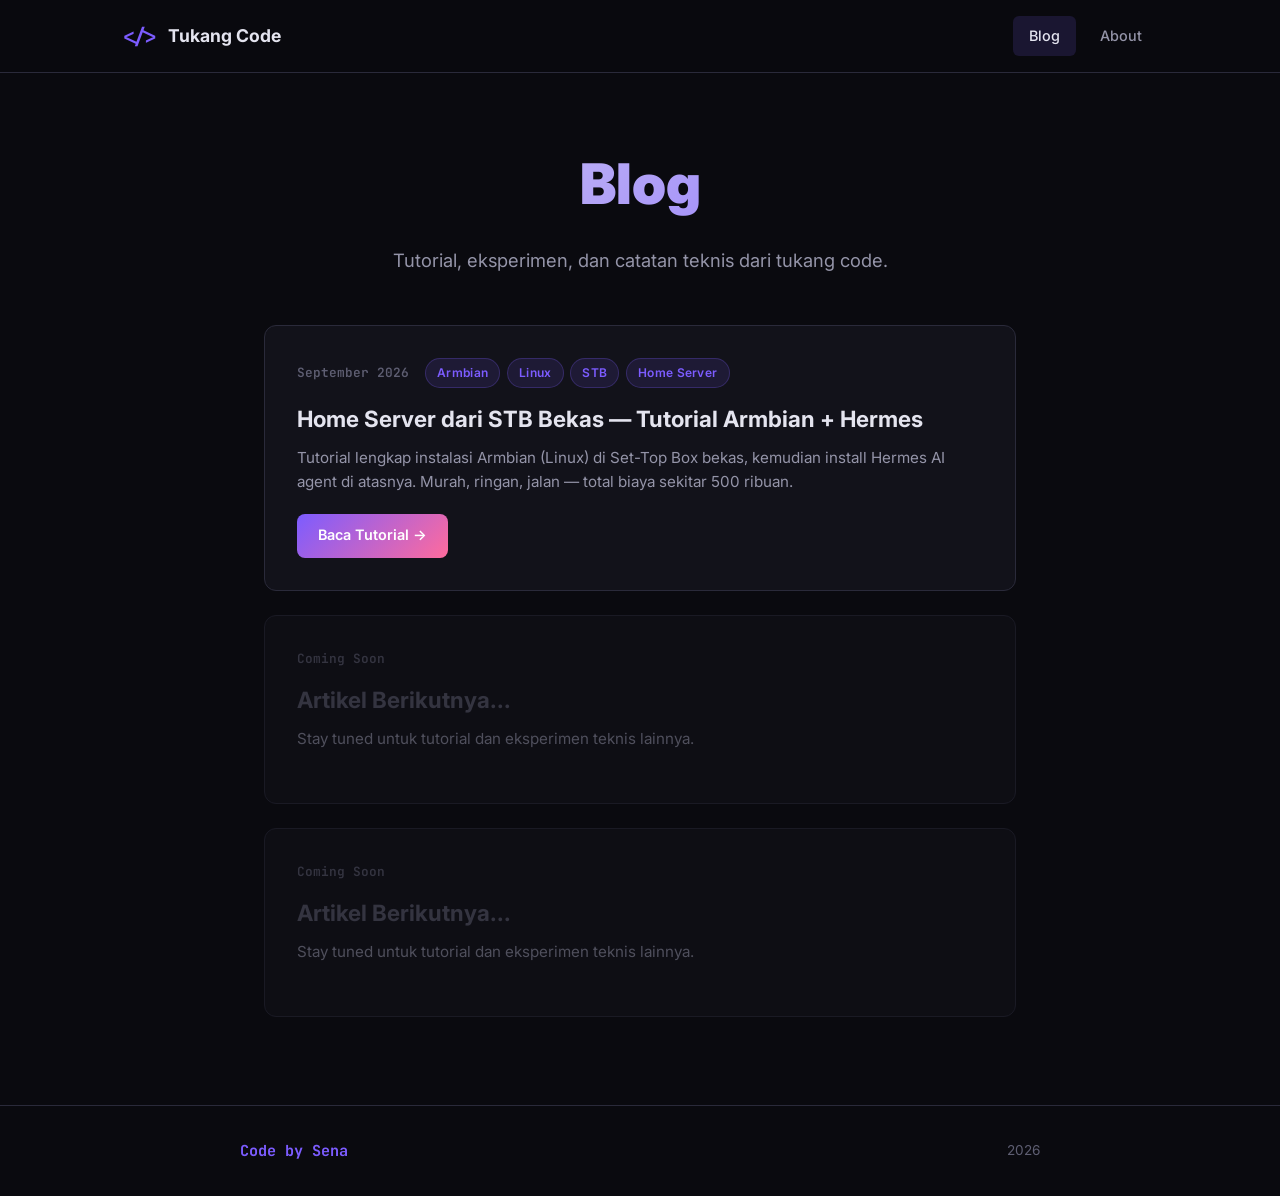
==== commit 211d6990: "Add blog index page and Armbian tutorial (blogpost1.html)" ====
--- a/index.html
+++ b/index.html
@@ -1,705 +1,93 @@
 <!DOCTYPE html>
-<html lang="en">
+<html lang="id">
 <head>
     <meta charset="UTF-8">
     <meta name="viewport" content="width=device-width, initial-scale=1.0">
-    <title>tukangcode | Tukang Coding</title>
-    <link rel="stylesheet" href="https://cdnjs.cloudflare.com/ajax/libs/font-awesome/6.4.0/css/all.min.css">
-    <style>
-        :root {
-            --primary-color: #3498db;
-            --secondary-color: #2c3e50;
-            --accent-color: #e74c3c;
-            --light-color: #ecf0f1;
-            --dark-color: #2c3e50;
-            --text-color: #333;
-            --text-light: #7f8c8d;
-        }
-
-        * {
-            margin: 0;
-            padding: 0;
-            box-sizing: border-box;
-            font-family: 'Segoe UI', Tahoma, Geneva, Verdana, sans-serif;
-        }
-
-        body {
-            line-height: 1.6;
-            color: var(--text-color);
-            background-color: #f9f9f9;
-        }
-
-        .container {
-            max-width: 1200px;
-            margin: 0 auto;
-            padding: 0 20px;
-        }
-
-        /* Header & Navigation */
-        header {
-            background-color: white;
-            box-shadow: 0 2px 10px rgba(0, 0, 0, 0.1);
-            position: fixed;
-            width: 100%;
-            top: 0;
-            z-index: 1000;
-        }
-
-        nav {
-            display: flex;
-            justify-content: space-between;
-            align-items: center;
-            padding: 20px 0;
-        }
-
-        .logo {
-            font-size: 24px;
-            font-weight: 700;
-            color: var(--primary-color);
-            text-decoration: none;
-        }
-
-        .logo span {
-            color: var(--accent-color);
-        }
-
-        .nav-links {
-            display: flex;
-            list-style: none;
-        }
-
-        .nav-links li {
-            position: relative;
-            margin-left: 30px;
-        }
-
-        .nav-links a {
-            text-decoration: none;
-            color: var(--dark-color);
-            font-weight: 500;
-            transition: color 0.3s;
-        }
-
-        .nav-links a:hover {
-            color: var(--primary-color);
-        }
-
-        /* Dropdown Menu */
-        .dropdown {
-            position: relative;
-        }
-
-        .dropdown-content {
-            display: none;
-            position: absolute;
-            top: 100%;
-            left: 0;
-            background-color: white;
-            min-width: 200px;
-            box-shadow: 0 8px 16px rgba(0, 0, 0, 0.1);
-            border-radius: 5px;
-            z-index: 1;
-            opacity: 0;
-            transform: translateY(-10px);
-            transition: all 0.3s ease;
-        }
-
-        .dropdown:hover .dropdown-content {
-            display: block;
-            opacity: 1;
-            transform: translateY(0);
-        }
-
-        .dropdown-content a {
-            color: var(--text-color);
-            padding: 12px 16px;
-            display: block;
-            border-bottom: 1px solid #eee;
-        }
-
-        .dropdown-content a:hover {
-            background-color: #f5f5f5;
-            color: var(--primary-color);
-        }
-
-        /* Hero Section */
-        .hero {
-            height: 100vh;
-            display: flex;
-            align-items: center;
-            background: linear-gradient(135deg, #f5f7fa 0%, #c3cfe2 100%);
-            padding-top: 80px;
-        }
-
-        .hero-content {
-            display: flex;
-            align-items: center;
-            justify-content: space-between;
-        }
-
-        .hero-text {
-            flex: 1;
-            padding-right: 50px;
-        }
-
-        .hero-image {
-            flex: 1;
-            text-align: center;
-        }
-
-        .hero-image img {
-            max-width: 100%;
-            border-radius: 50%;
-            box-shadow: 0 10px 30px rgba(0, 0, 0, 0.1);
-            border: 5px solid white;
-        }
-
-        h1 {
-            font-size: 48px;
-            margin-bottom: 20px;
-            color: var(--secondary-color);
-        }
-
-        .hero p {
-            font-size: 18px;
-            color: var(--text-light);
-            margin-bottom: 30px;
-        }
-
-        .btn {
-            display: inline-block;
-            background-color: var(--primary-color);
-            color: white;
-            padding: 12px 30px;
-            border-radius: 50px;
-            text-decoration: none;
-            font-weight: 500;
-            transition: all 0.3s;
-            border: none;
-            cursor: pointer;
-        }
-
-        .btn:hover {
-            background-color: var(--accent-color);
-            transform: translateY(-3px);
-            box-shadow: 0 10px 20px rgba(0, 0, 0, 0.1);
-        }
-
-        .btn-outline {
-            background-color: transparent;
-            border: 2px solid var(--primary-color);
-            color: var(--primary-color);
-            margin-left: 15px;
-        }
-
-        .btn-outline:hover {
-            background-color: var(--primary-color);
-            color: white;
-        }
-
-        /* About Section */
-        .section {
-            padding: 100px 0;
-        }
-
-        .section-title {
-            text-align: center;
-            margin-bottom: 60px;
-        }
-
-        .section-title h2 {
-            font-size: 36px;
-            color: var(--secondary-color);
-            position: relative;
-            display: inline-block;
-            padding-bottom: 15px;
-        }
-
-        .section-title h2::after {
-            content: '';
-            position: absolute;
-            bottom: 0;
-            left: 50%;
-            transform: translateX(-50%);
-            width: 80px;
-            height: 3px;
-            background-color: var(--primary-color);
-        }
-
-        .about-content {
-            display: flex;
-            align-items: center;
-            gap: 50px;
-        }
-
-        .about-text {
-            flex: 1;
-        }
-
-        .about-text h3 {
-            font-size: 28px;
-            margin-bottom: 20px;
-            color: var(--secondary-color);
-        }
-
-        .about-text p {
-            margin-bottom: 20px;
-            color: var(--text-light);
-        }
-
-        .skills {
-            flex: 1;
-        }
-
-        .skill-item {
-            margin-bottom: 20px;
-        }
-
-        .skill-name {
-            display: flex;
-            justify-content: space-between;
-            margin-bottom: 10px;
-        }
-
-        .skill-bar {
-            height: 10px;
-            background-color: #eee;
-            border-radius: 5px;
-            overflow: hidden;
-        }
-
-        .skill-progress {
-            height: 100%;
-            background-color: var(--primary-color);
-            border-radius: 5px;
-        }
-
-        /* Projects Section */
-        .projects-grid {
-            display: grid;
-            grid-template-columns: repeat(auto-fill, minmax(300px, 1fr));
-            gap: 30px;
-        }
-
-        .project-card {
-            background-color: white;
-            border-radius: 10px;
-            overflow: hidden;
-            box-shadow: 0 5px 15px rgba(0, 0, 0, 0.1);
-            transition: transform 0.3s, box-shadow 0.3s;
-        }
-
-        .project-card:hover {
-            transform: translateY(-10px);
-            box-shadow: 0 15px 30px rgba(0, 0, 0, 0.15);
-        }
-
-        .project-image {
-            height: 200px;
-            overflow: hidden;
-        }
-
-        .project-image img {
-            width: 100%;
-            height: 100%;
-            object-fit: cover;
-            transition: transform 0.5s;
-        }
-
-        .project-card:hover .project-image img {
-            transform: scale(1.1);
-        }
-
-        .project-info {
-            padding: 20px;
-        }
-
-        .project-info h3 {
-            font-size: 20px;
-            margin-bottom: 10px;
-            color: var(--secondary-color);
-        }
-
-        .project-info p {
-            color: var(--text-light);
-            margin-bottom: 15px;
-        }
-
-        .project-links a {
-            display: inline-block;
-            margin-right: 10px;
-            color: var(--primary-color);
-            text-decoration: none;
-            font-weight: 500;
-        }
-
-        .project-links a:hover {
-            text-decoration: underline;
-        }
-
-        /* Contact Section */
-        .contact {
-            background-color: var(--secondary-color);
-            color: white;
-        }
-
-        .contact .section-title h2 {
-            color: white;
-        }
-
-        .contact .section-title h2::after {
-            background-color: white;
-        }
-
-        .contact-content {
-            display: flex;
-            gap: 50px;
-        }
-
-        .contact-info {
-            flex: 1;
-        }
-
-        .contact-info h3 {
-            font-size: 24px;
-            margin-bottom: 20px;
-        }
-
-        .contact-info p {
-            margin-bottom: 30px;
-            opacity: 0.8;
-        }
-
-        .social-links {
-            display: flex;
-            gap: 15px;
-        }
-
-        .social-links a {
-            display: flex;
-            align-items: center;
-            justify-content: center;
-            width: 40px;
-            height: 40px;
-            background-color: rgba(255, 255, 255, 0.1);
-            border-radius: 50%;
-            color: white;
-            text-decoration: none;
-            transition: all 0.3s;
-        }
-
-        .social-links a:hover {
-            background-color: var(--primary-color);
-            transform: translateY(-5px);
-        }
-
-        .contact-form {
-            flex: 1;
-        }
-
-        .form-group {
-            margin-bottom: 20px;
-        }
-
-        .form-group label {
-            display: block;
-            margin-bottom: 5px;
-            font-weight: 500;
-        }
-
-        .form-group input,
-        .form-group textarea {
-            width: 100%;
-            padding: 12px 15px;
-            border: none;
-            border-radius: 5px;
-            background-color: rgba(255, 255, 255, 0.1);
-            color: white;
-        }
-
-        .form-group textarea {
-            height: 150px;
-            resize: vertical;
-        }
-
-        ::placeholder {
-            color: rgba(255, 255, 255, 0.6);
-        }
-
-        /* Footer */
-        footer {
-            background-color: var(--dark-color);
-            color: white;
-            text-align: center;
-            padding: 20px 0;
-        }
-
-        /* Responsive Design */
-        @media (max-width: 768px) {
-            .hero-content, .about-content, .contact-content {
-                flex-direction: column;
-            }
-
-            .hero-text {
-                padding-right: 0;
-                margin-bottom: 40px;
-                text-align: center;
-            }
-
-            .nav-links {
-                display: none;
-            }
-
-            .mobile-menu-btn {
-                display: block;
-                font-size: 24px;
-                color: var(--dark-color);
-                background: none;
-                border: none;
-                cursor: pointer;
-            }
-
-            h1 {
-                font-size: 36px;
-            }
-        }
-    </style>
+    <title>Blog | Tukang Code</title>
+    <link rel="stylesheet" href="index.css">
+    <link rel="preconnect" href="https://fonts.googleapis.com">
+    <link href="https://fonts.googleapis.com/css2?family=JetBrains+Mono:wght@400;700&family=Inter:wght@300;400;600;700;900&display=swap" rel="stylesheet">
 </head>
 <body>
-    <!-- Header & Navigation -->
-    <header>
-        <div class="container">
-            <nav>
-                <a href="iamges/logo" class="logo">tukang<span>code</span></a>
-                <ul class="nav-links">
-                    <li><a href="#home">Home</a></li>
-                    <li class="dropdown">
-                        <a href="#about">About <i class="fas fa-chevron-down"></i></a>
-                        <div class="dropdown-content">
-                            <a href="#about">About Me</a>
-                            <a href="#skills">Skills</a>
-                            <a href="#experience">Experience</a>
-                        </div>
-                    </li>
-                    <li class="dropdown">
-                        <a href="#projects">Projects <i class="fas fa-chevron-down"></i></a>
-                        <div class="dropdown-content">
-                            <a href="#projects">All Projects</a>
-    
-                        </div>
-                    </li>
-                    <li><a href="#contact">Contact</a></li>
-                </ul>
-                <button class="mobile-menu-btn">
-                    <i class="fas fa-bars"></i>
-                </button>
+
+    <!-- HEADER -->
+    <header class="site-header">
+        <div class="header-inner">
+            <a href="blog.html" class="logo">
+                <span class="logo-icon">&lt;/&gt;</span>
+                <span class="logo-text">Tukang Code</span>
+            </a>
+            <nav class="main-nav">
+                <a href="blog.html" class="nav-link active">Blog</a>
+                <a href="#" class="nav-link">About</a>
             </nav>
         </div>
     </header>
 
-    <!-- Hero Section -->
-    <section class="hero" id="home">
-        <div class="container">
-            <div class="hero-content">
-                <div class="hero-text">
-                    <h1>Hi, I'm tukangcode</h1>
-                    <p>Just Tukang doing coding and Ai stuff.</p>
-                    <div class="hero-buttons">
-                        <a href="#projects" class="btn">View My Work</a>
-                        <a href="#contact" class="btn btn-outline">Contact Me</a>
-                    </div>
-                </div>
-                <div class="hero-image">
-                    <img src="images/homepage.png" alt="tukangcode">
+    <!-- HERO -->
+    <section class="blog-hero">
+        <h1>Blog</h1>
+        <p class="blog-sub">Tutorial, eksperimen, dan catatan teknis dari tukang code.</p>
+    </section>
+
+    <!-- BLOG LIST -->
+    <main class="blog-container">
+
+        <!-- Article Card 1: Armbian Tutorial -->
+        <article class="article-card">
+            <div class="article-meta">
+                <span class="article-date">September 2026</span>
+                <div class="article-tags">
+                    <span class="tag">Armbian</span>
+                    <span class="tag">Linux</span>
+                    <span class="tag">STB</span>
+                    <span class="tag">Home Server</span>
                 </div>
             </div>
-        </div>
-    </section>
+            <h2 class="article-title">
+                <a href="blogpost1.html">Home Server dari STB Bekas — Tutorial Armbian + Hermes</a>
+            </h2>
+            <p class="article-excerpt">
+                Tutorial lengkap instalasi Armbian (Linux) di Set-Top Box bekas, kemudian install Hermes AI agent di atasnya. Murah, ringan, jalan — total biaya sekitar 500 ribuan.
+            </p>
+            <a href="blogpost1.html" class="read-more">Baca Tutorial →</a>
+        </article>
 
-    <!-- About Section -->
-    <section class="section" id="about">
-        <div class="container">
-            <div class="section-title">
-                <h2>About Me</h2>
+        <!-- Article Card 2: Placeholder -->
+        <article class="article-card article-placeholder">
+            <div class="article-meta">
+                <span class="article-date">Coming Soon</span>
             </div>
-            <div class="about-content">
-                <div class="about-text">
-                    <h3>Who am I?</h3>
-                    <p> I am Tukang, Cybersecurity amateur,pionir and explore of modern internet era of indonesia.</p>
-                    <p>I Like create code to solve various problem and issue.</p>
-                    <p>When I'm not coding, I do drawing and browsing online shop catalog.</p>
-                </div>
-                <div class="skills" id="skills">
-                    <h3>My Skills</h3>
-                    <div class="skill-item">
-                        <div class="skill-name">
-                            <span>AI Coding</span>
-                            <span>95%</span>
-                        </div>
-                        <div class="skill-bar">
-                            <div class="skill-progress" style="width: 95%;"></div>
-                        </div>
-                    </div>
-                    <div class="skill-item">
-                        <div class="skill-name">
-                            <span>Drawing</span>
-                            <span>20%</span>
-                        </div>
-                        <div class="skill-bar">
-                            <div class="skill-progress" style="width: 20%;"></div>
-                        </div>
-                    </div>
-                    <div class="skill-item">
-                        <div class="skill-name">
-                            <span> Cybersecurity</span>
-                            <span>100%</span>
-                        </div>
-                        <div class="skill-bar">
-                            <div class="skill-progress" style="width: 100%;"></div>
-                        </div>
-                    </div>
-                </div>
+            <h2 class="article-title">
+                <span class="placeholder-text">Artikel Berikutnya...</span>
+            </h2>
+            <p class="article-excerpt">
+                Stay tuned untuk tutorial dan eksperimen teknis lainnya.
+            </p>
+        </article>
+
+        <!-- Article Card 3: Placeholder -->
+        <article class="article-card article-placeholder">
+            <div class="article-meta">
+                <span class="article-date">Coming Soon</span>
             </div>
-        </div>
-    </section>
+            <h2 class="article-title">
+                <span class="placeholder-text">Artikel Berikutnya...</span>
+            </h2>
+            <p class="article-excerpt">
+                Stay tuned untuk tutorial dan eksperimen teknis lainnya.
+            </p>
+        </article>
 
-    <!-- Projects Section -->
-    <section class="section" id="projects">
-        <div class="container">
-            <div class="section-title">
-                <h2>My Projects</h2>
-            </div>
-            <div class="projects-grid">
-                <div class="project-card">
-                    <div class="project-image">
-                        <img src="images/aregan.png" alt="Project 1">
-                    </div>
-                    <div class="project-info">
-                        <h3>AREGAN</h3>
-                        <p>Advanced Disaster/Event Reporting Maker,Homemade and simplifed version Disaster Management and reporting plaform.</p>
-                        <div class="project-links">
-                            <a href="AREGAN.html" target="_blank"><i class="fas fa-external-link-alt"></i> Try it Now </a>
-                            <a href="TBA" target="_blank"><i class="fab fa-github"></i> Code coming soon GitHub</a>
-                        </div>
-                    </div>
-                </div>
-                <div class="project-card">
-                    <div class="project-image">
-                        <img src="/images/sft.png" alt="Project 2">
-                    </div>
-                    <div class="project-info">
-                        <h3>SFT</h3>
-                        <p>Shoppe Financial Tracker,Userscript Automation to export data of yours buy item at shoppe.</p>
-                        <div class="project-links">
-                            <a href="https://greasyfork.org/en/scripts/540269-shopee-financial-tracker" target="_blank"><i class="fas fa-external-link-alt"></i>GreasyFork</a>
-                            <a href="https://github.com/tukangcode/SFT-ID" target="_blank"><i class="fab fa-github"></i> GitHub</a>
-                        </div>
-                    </div>
-                </div>
-                <div class="project-card">
-                    <div class="project-image">
-                        <img src="images/srex.png" alt="Project 3">
-                    </div>
-                    <div class="project-info">
-                        <h3>SREX</h3>
-                        <p>Shoppe Review Extractor, to extract review data from shoppe and analysis it with AI.</p>
-                        <div class="project-links">
-                            <a href="https://greasyfork.org/en/scripts/540935-srex-shopee-review-extractor" target="_blank"><i class="fas fa-external-link-alt"></i>Greasyfork</a>
-                            <a href="https://github.com/tukangcode/SREX" target="_blank"><i class="fab fa-github"></i> GitHub</a>
-                        </div>
-                    </div>
-                </div>
-                <div class="project-card">
-                    <div class="project-image">
-                        <img src="images/tukang-api.jpg" alt="Project 5 - Tukang API">
-                    </div>
-                    <div class="project-info">
-                        <h3>Tukang API</h3>
-                        <p>AI Provider Index — direktori penyedia layanan AI (API provider, aggregator, toko akun, infrastruktur) dengan status uptime otomatis. Code by Sena.</p>
-                        <div class="project-links">
-                            <a href="https://tukangcode.github.io/tukang-api/" target="_blank"><i class="fas fa-external-link-alt"></i> Visit Site </a>
-                            <a href="https://github.com/tukangcode/tukang-api" target="_blank"><i class="fab fa-github"></i> GitHub</a>
-                        </div>
-                    </div>
-                </div>
-                <div class="project-card">
-                    <div class="project-image">
-                        <img src="images/sst.png" alt="Project 4">
-                    </div>
-                    <div class="project-info">
-                        <h3>Shoppe Spending Tracker</h3>
-                        <p>Userscript to parsed and export you spending on shoppe.co.id.</p>
-                        <div class="project-links">
-                            <a href="https://greasyfork.org/en/scripts/538963-sstracker-shopee-spending-tracker" target="_blank"><i class="fas fa-external-link-alt"></i> GreasyFork </a>
-                            <a href="https://github.com/tukangcode/SSTracker" target="_blank"><i class="fab fa-github"></i> GitHub</a>
-                        </div>
-                    </div>
-                </div>
-            </div>
-        </div>
-    </section>
+    </main>
 
-    <!-- Contact Section -->
-    <section class="section contact" id="contact">
-        <div class="container">
-            <div class="section-title">
-                <h2>Get In Touch</h2>
-            </div>
-            <div class="contact-content">
-                <div class="contact-info">
-                    <h3>Have Thing want to talk ?</h3>
-                    <p> wheter want just say hello,donate,sponsored or ask me create something</p>
-                    <div class="social-links">
-                        <a href="https://github.com/tukangcode" target="_blank" title="GitHub"><i class="fab fa-github"></i></a>
-                        <a href="https://trakteer.id/tukangcode" target="_blank" title="Trakteer"><i class="fas fa-donate"></i></a>
-                        <a href="https://www.reddit.com/user/Merchant_Lawrence/" target="_blank" title="Reddit"><i class="fab fa-reddit-alien"></i></a>
-                        <a href="https://x.com/SenaQifrey" target="_blank" title="X (Twitter)"><i class="fab fa-twitter"></i></a>
-                    </div>
-                </div>
-                <div class="contact-form">
-                    <form>
-                        <div class="form-group">
-                            <label for="name">Name</label>
-                            <input type="text" id="name" placeholder="Your Name" required>
-                        </div>
-                        <div class="form-group">
-                            <label for="email">Email</label>
-                            <input type="email" id="email" placeholder="Your Email" required>
-                        </div>
-                        <div class="form-group">
-                            <label for="message">Message</label>
-                            <textarea id="message" placeholder="Your Message" required></textarea>
-                        </div>
-                        <button type="submit" class="btn">Send Message</button>
-                    </form>
-                </div>
-            </div>
-        </div>
-    </section>
-
-    <!-- Footer -->
+    <!-- FOOTER -->
     <footer>
-        <div class="container">
-            <p>&copy; 2025 tukangcode. All rights reserved.</p>
+        <div class="footer-inner">
+            <p class="footer-credit">Code by Sena</p>
+            <p class="footer-year">2026</p>
         </div>
     </footer>
 
-    <script>
-        // Simple JavaScript for mobile menu toggle
-        document.querySelector('.mobile-menu-btn').addEventListener('click', function() {
-            document.querySelector('.nav-links').classList.toggle('show');
-        });
-
-        // Smooth scrolling for anchor links
-        document.querySelectorAll('a[href^="#"]').forEach(anchor => {
-            anchor.addEventListener('click', function (e) {
-                e.preventDefault();
-                
-                document.querySelector(this.getAttribute('href')).scrollIntoView({
-                    behavior: 'smooth'
-                });
-            });
-        });
-    </script>
 </body>
 </html>
--- a/index.css
+++ b/index.css
@@ -0,0 +1,330 @@
+/* ===== RESET & BASE ===== */
+*, *::before, *::after {
+    margin: 0;
+    padding: 0;
+    box-sizing: border-box;
+}
+
+:root {
+    --bg-primary: #0a0a0f;
+    --bg-card: #12121a;
+    --bg-card-hover: #1a1a25;
+    --text-primary: #e4e4ef;
+    --text-secondary: #9494a8;
+    --text-muted: #5e5e72;
+    --accent: #7c5cff;
+    --accent-secondary: #ff6b9d;
+    --border: #2a2a3a;
+    --border-light: #3a3a4a;
+    --radius: 12px;
+    --radius-sm: 8px;
+    --font-body: 'Inter', -apple-system, BlinkMacSystemFont, sans-serif;
+    --font-mono: 'JetBrains Mono', 'Fira Code', monospace;
+}
+
+html {
+    scroll-behavior: smooth;
+    scrollbar-width: thin;
+    scrollbar-color: var(--accent) var(--bg-primary);
+}
+
+body {
+    font-family: var(--font-body);
+    background: var(--bg-primary);
+    color: var(--text-primary);
+    line-height: 1.7;
+    overflow-x: hidden;
+}
+
+/* ===== HEADER ===== */
+.site-header {
+    background: rgba(10, 10, 15, 0.85);
+    backdrop-filter: blur(20px);
+    border-bottom: 1px solid var(--border);
+    position: sticky;
+    top: 0;
+    z-index: 100;
+}
+
+.header-inner {
+    max-width: 1100px;
+    margin: 0 auto;
+    padding: 1rem 2rem;
+    display: flex;
+    justify-content: space-between;
+    align-items: center;
+}
+
+.logo {
+    display: flex;
+    align-items: center;
+    gap: 0.6rem;
+    text-decoration: none;
+    color: var(--text-primary);
+}
+
+.logo-icon {
+    font-family: var(--font-mono);
+    font-size: 1.3rem;
+    font-weight: 700;
+    color: var(--accent);
+}
+
+.logo-text {
+    font-size: 1.1rem;
+    font-weight: 700;
+}
+
+.main-nav {
+    display: flex;
+    gap: 0.5rem;
+}
+
+.nav-link {
+    padding: 0.5rem 1rem;
+    color: var(--text-secondary);
+    text-decoration: none;
+    font-size: 0.9rem;
+    font-weight: 500;
+    border-radius: 6px;
+    transition: all 0.2s;
+}
+
+.nav-link:hover,
+.nav-link.active {
+    color: var(--text-primary);
+    background: rgba(124, 92, 255, 0.15);
+}
+
+/* ===== BLOG HERO ===== */
+.blog-hero {
+    max-width: 1100px;
+    margin: 0 auto;
+    padding: 4rem 2rem 3rem;
+    text-align: center;
+}
+
+.blog-hero h1 {
+    font-size: clamp(2.5rem, 5vw, 3.5rem);
+    font-weight: 900;
+    margin-bottom: 0.8rem;
+    background: linear-gradient(135deg, var(--text-primary) 0%, var(--accent) 100%);
+    -webkit-background-clip: text;
+    -webkit-text-fill-color: transparent;
+    background-clip: text;
+}
+
+.blog-sub {
+    font-size: 1.15rem;
+    color: var(--text-secondary);
+    max-width: 500px;
+    margin: 0 auto;
+}
+
+/* ===== BLOG CONTAINER ===== */
+.blog-container {
+    max-width: 800px;
+    margin: 0 auto;
+    padding: 0 1.5rem 4rem;
+}
+
+/* ===== ARTICLE CARDS ===== */
+.article-card {
+    background: var(--bg-card);
+    border: 1px solid var(--border);
+    border-radius: var(--radius);
+    padding: 2rem;
+    margin-bottom: 1.5rem;
+    transition: all 0.3s;
+}
+
+.article-card:hover {
+    border-color: var(--border-light);
+    transform: translateY(-4px);
+    box-shadow: 0 12px 40px rgba(0, 0, 0, 0.3);
+}
+
+.article-card.article-placeholder {
+    opacity: 0.5;
+}
+
+.article-meta {
+    display: flex;
+    align-items: center;
+    gap: 1rem;
+    margin-bottom: 1rem;
+    flex-wrap: wrap;
+}
+
+.article-date {
+    font-family: var(--font-mono);
+    font-size: 0.8rem;
+    color: var(--text-muted);
+    font-weight: 600;
+}
+
+.article-tags {
+    display: flex;
+    flex-wrap: wrap;
+    gap: 0.4rem;
+}
+
+.tag {
+    padding: 0.25rem 0.7rem;
+    background: rgba(124, 92, 255, 0.12);
+    border: 1px solid rgba(124, 92, 255, 0.25);
+    border-radius: 50px;
+    font-size: 0.75rem;
+    font-weight: 600;
+    color: var(--accent);
+    letter-spacing: 0.3px;
+}
+
+.article-title {
+    font-size: 1.4rem;
+    font-weight: 700;
+    margin-bottom: 0.8rem;
+    line-height: 1.3;
+}
+
+.article-title a {
+    color: var(--text-primary);
+    text-decoration: none;
+    transition: color 0.2s;
+}
+
+.article-title a:hover {
+    color: var(--accent);
+}
+
+.placeholder-text {
+    color: var(--text-muted);
+}
+
+.article-excerpt {
+    color: var(--text-secondary);
+    font-size: 0.95rem;
+    margin-bottom: 1.2rem;
+    line-height: 1.6;
+}
+
+.read-more {
+    display: inline-block;
+    padding: 0.6rem 1.3rem;
+    background: linear-gradient(135deg, var(--accent), var(--accent-secondary));
+    color: white;
+    text-decoration: none;
+    border-radius: var(--radius-sm);
+    font-weight: 600;
+    font-size: 0.9rem;
+    transition: transform 0.2s, box-shadow 0.2s;
+}
+
+.read-more:hover {
+    transform: translateY(-2px);
+    box-shadow: 0 8px 25px rgba(124, 92, 255, 0.3);
+}
+
+/* ===== FOOTER ===== */
+footer {
+    border-top: 1px solid var(--border);
+    padding: 2rem;
+    text-align: center;
+}
+
+.footer-inner {
+    max-width: 800px;
+    margin: 0 auto;
+    display: flex;
+    justify-content: space-between;
+    align-items: center;
+}
+
+.footer-credit {
+    font-family: var(--font-mono);
+    font-weight: 700;
+    color: var(--accent);
+    font-size: 0.95rem;
+}
+
+.footer-year {
+    color: var(--text-muted);
+    font-size: 0.85rem;
+}
+
+/* ===== RESPONSIVE ===== */
+@media (max-width: 768px) {
+    .blog-hero {
+        padding: 3rem 1.5rem 2rem;
+    }
+
+    .article-card {
+        padding: 1.5rem;
+    }
+
+    .article-title {
+        font-size: 1.2rem;
+    }
+
+    .footer-inner {
+        flex-direction: column;
+        gap: 0.5rem;
+    }
+}
+
+@media (max-width: 480px) {
+    .header-inner {
+        padding: 0.8rem 1rem;
+    }
+
+    .blog-hero h1 {
+        font-size: 2rem;
+    }
+
+    .blog-container {
+        padding: 0 1rem 3rem;
+    }
+}
+
+/* ===== ANIMATIONS ===== */
+@keyframes fadeInUp {
+    from {
+        opacity: 0;
+        transform: translateY(30px);
+    }
+    to {
+        opacity: 1;
+        transform: translateY(0);
+    }
+}
+
+.article-card {
+    animation: fadeInUp 0.6s ease-out;
+}
+
+.article-card:nth-child(2) {
+    animation-delay: 0.1s;
+}
+
+.article-card:nth-child(3) {
+    animation-delay: 0.2s;
+}
+
+/* ===== SCROLLBAR ===== */
+::-webkit-scrollbar {
+    width: 8px;
+    height: 8px;
+}
+
+::-webkit-scrollbar-track {
+    background: var(--bg-primary);
+}
+
+::-webkit-scrollbar-thumb {
+    background: var(--border-light);
+    border-radius: 4px;
+}
+
+::-webkit-scrollbar-thumb:hover {
+    background: var(--accent);
+}
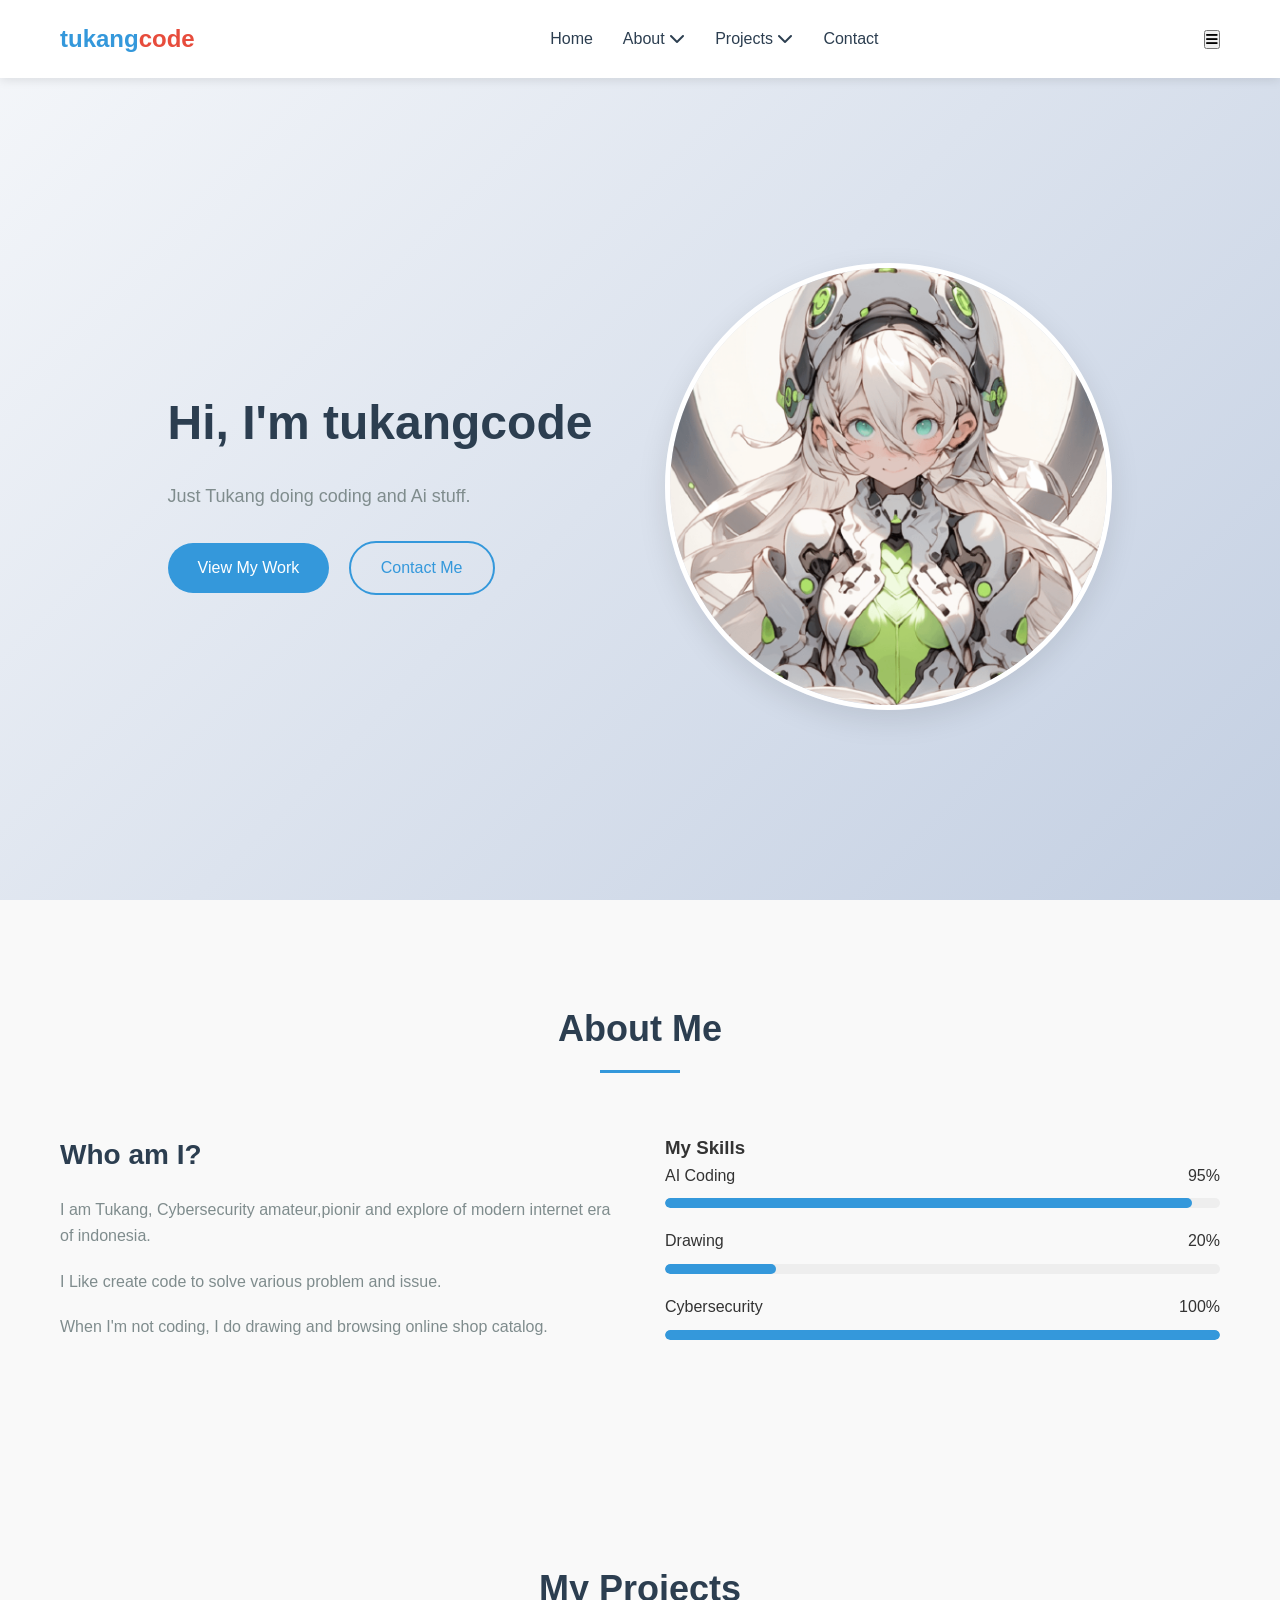
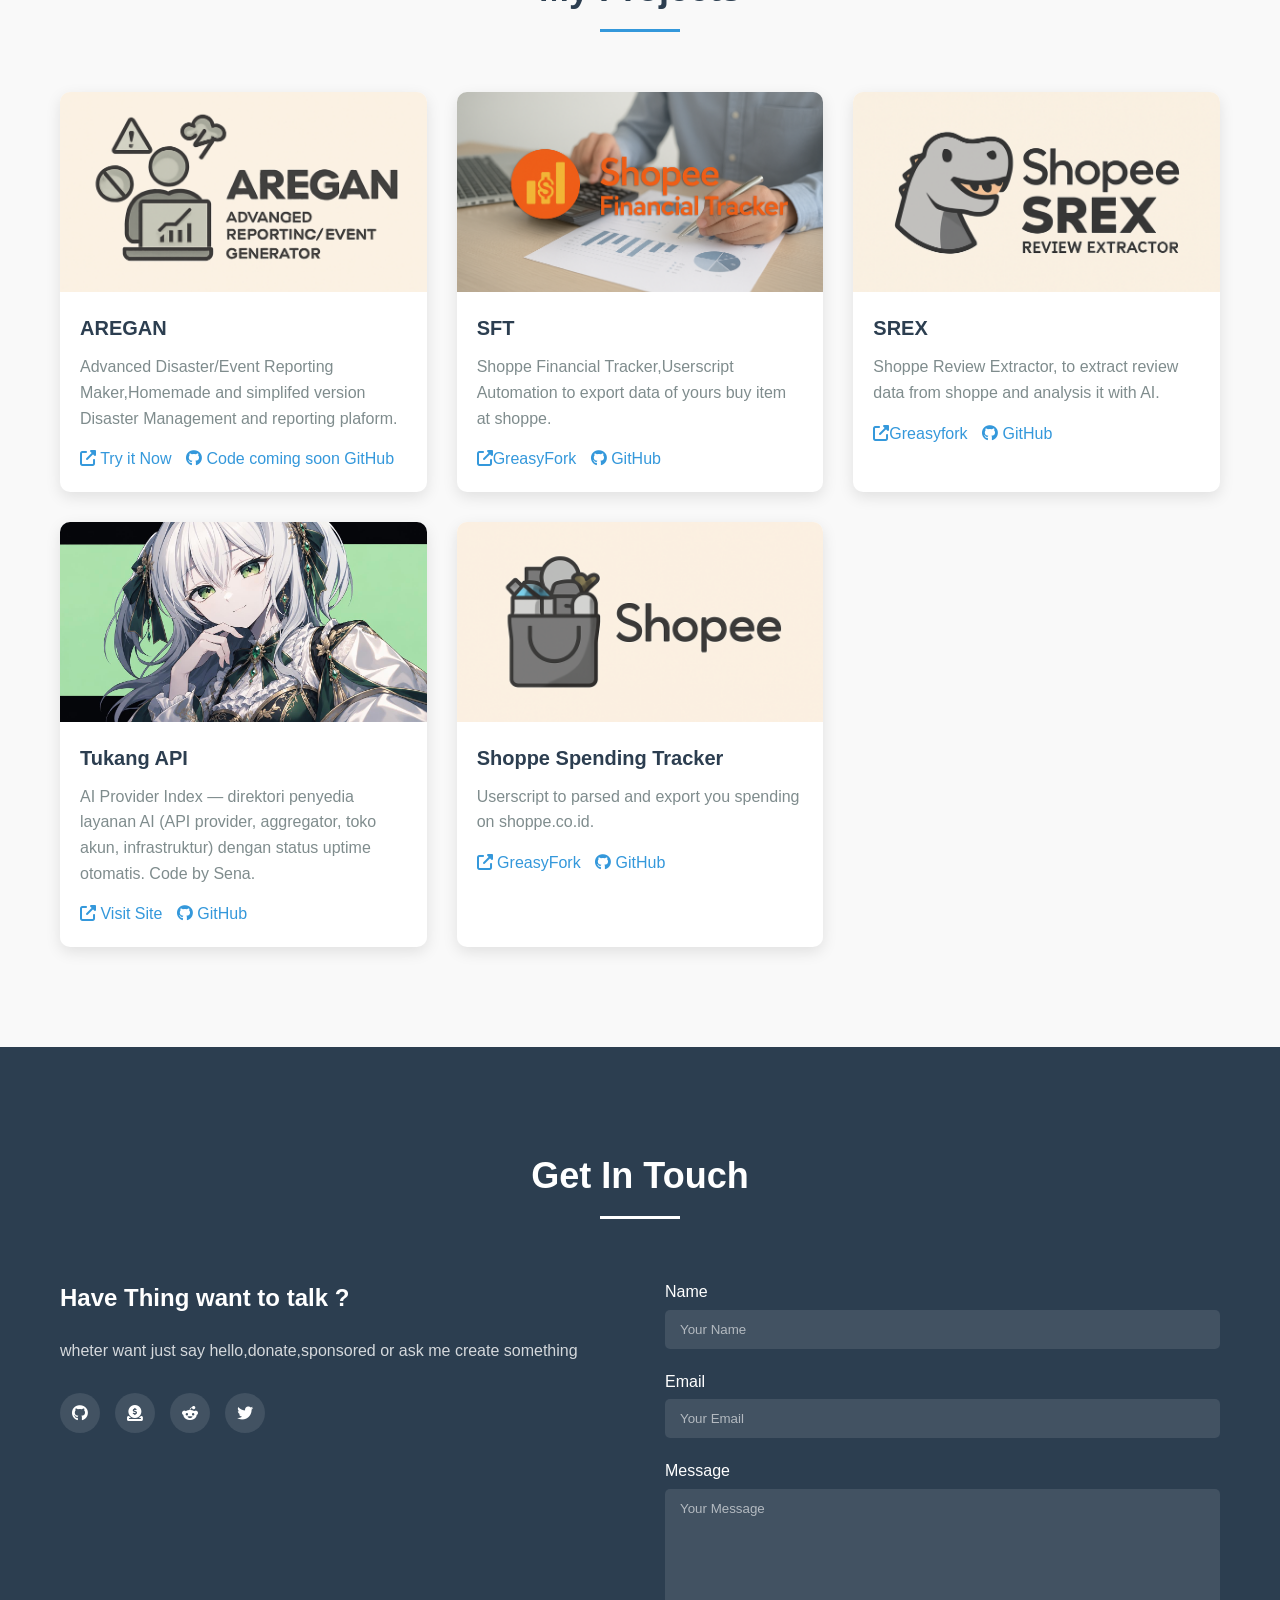
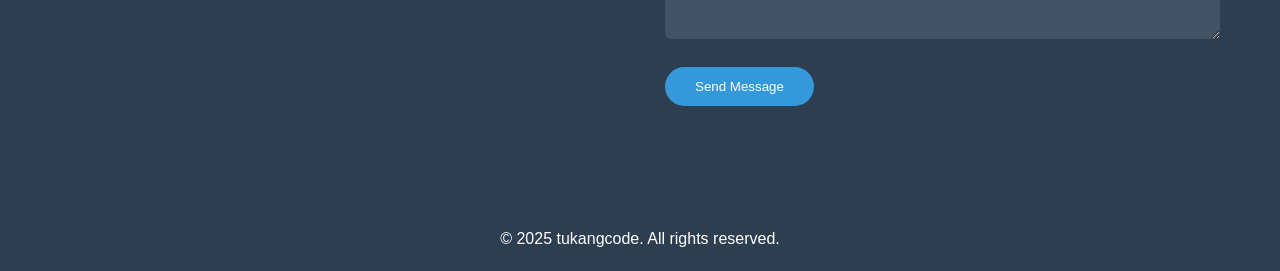
==== commit d5a66997: "Restructure: blog/ folder for blog content, portfolio as root index.html" ====
--- a/index.html
+++ b/index.html
@@ -1,93 +1,705 @@
 <!DOCTYPE html>
-<html lang="id">
+<html lang="en">
 <head>
     <meta charset="UTF-8">
     <meta name="viewport" content="width=device-width, initial-scale=1.0">
-    <title>Blog | Tukang Code</title>
-    <link rel="stylesheet" href="index.css">
-    <link rel="preconnect" href="https://fonts.googleapis.com">
-    <link href="https://fonts.googleapis.com/css2?family=JetBrains+Mono:wght@400;700&family=Inter:wght@300;400;600;700;900&display=swap" rel="stylesheet">
+    <title>tukangcode | Tukang Coding</title>
+    <link rel="stylesheet" href="https://cdnjs.cloudflare.com/ajax/libs/font-awesome/6.4.0/css/all.min.css">
+    <style>
+        :root {
+            --primary-color: #3498db;
+            --secondary-color: #2c3e50;
+            --accent-color: #e74c3c;
+            --light-color: #ecf0f1;
+            --dark-color: #2c3e50;
+            --text-color: #333;
+            --text-light: #7f8c8d;
+        }
+
+        * {
+            margin: 0;
+            padding: 0;
+            box-sizing: border-box;
+            font-family: 'Segoe UI', Tahoma, Geneva, Verdana, sans-serif;
+        }
+
+        body {
+            line-height: 1.6;
+            color: var(--text-color);
+            background-color: #f9f9f9;
+        }
+
+        .container {
+            max-width: 1200px;
+            margin: 0 auto;
+            padding: 0 20px;
+        }
+
+        /* Header & Navigation */
+        header {
+            background-color: white;
+            box-shadow: 0 2px 10px rgba(0, 0, 0, 0.1);
+            position: fixed;
+            width: 100%;
+            top: 0;
+            z-index: 1000;
+        }
+
+        nav {
+            display: flex;
+            justify-content: space-between;
+            align-items: center;
+            padding: 20px 0;
+        }
+
+        .logo {
+            font-size: 24px;
+            font-weight: 700;
+            color: var(--primary-color);
+            text-decoration: none;
+        }
+
+        .logo span {
+            color: var(--accent-color);
+        }
+
+        .nav-links {
+            display: flex;
+            list-style: none;
+        }
+
+        .nav-links li {
+            position: relative;
+            margin-left: 30px;
+        }
+
+        .nav-links a {
+            text-decoration: none;
+            color: var(--dark-color);
+            font-weight: 500;
+            transition: color 0.3s;
+        }
+
+        .nav-links a:hover {
+            color: var(--primary-color);
+        }
+
+        /* Dropdown Menu */
+        .dropdown {
+            position: relative;
+        }
+
+        .dropdown-content {
+            display: none;
+            position: absolute;
+            top: 100%;
+            left: 0;
+            background-color: white;
+            min-width: 200px;
+            box-shadow: 0 8px 16px rgba(0, 0, 0, 0.1);
+            border-radius: 5px;
+            z-index: 1;
+            opacity: 0;
+            transform: translateY(-10px);
+            transition: all 0.3s ease;
+        }
+
+        .dropdown:hover .dropdown-content {
+            display: block;
+            opacity: 1;
+            transform: translateY(0);
+        }
+
+        .dropdown-content a {
+            color: var(--text-color);
+            padding: 12px 16px;
+            display: block;
+            border-bottom: 1px solid #eee;
+        }
+
+        .dropdown-content a:hover {
+            background-color: #f5f5f5;
+            color: var(--primary-color);
+        }
+
+        /* Hero Section */
+        .hero {
+            height: 100vh;
+            display: flex;
+            align-items: center;
+            background: linear-gradient(135deg, #f5f7fa 0%, #c3cfe2 100%);
+            padding-top: 80px;
+        }
+
+        .hero-content {
+            display: flex;
+            align-items: center;
+            justify-content: space-between;
+        }
+
+        .hero-text {
+            flex: 1;
+            padding-right: 50px;
+        }
+
+        .hero-image {
+            flex: 1;
+            text-align: center;
+        }
+
+        .hero-image img {
+            max-width: 100%;
+            border-radius: 50%;
+            box-shadow: 0 10px 30px rgba(0, 0, 0, 0.1);
+            border: 5px solid white;
+        }
+
+        h1 {
+            font-size: 48px;
+            margin-bottom: 20px;
+            color: var(--secondary-color);
+        }
+
+        .hero p {
+            font-size: 18px;
+            color: var(--text-light);
+            margin-bottom: 30px;
+        }
+
+        .btn {
+            display: inline-block;
+            background-color: var(--primary-color);
+            color: white;
+            padding: 12px 30px;
+            border-radius: 50px;
+            text-decoration: none;
+            font-weight: 500;
+            transition: all 0.3s;
+            border: none;
+            cursor: pointer;
+        }
+
+        .btn:hover {
+            background-color: var(--accent-color);
+            transform: translateY(-3px);
+            box-shadow: 0 10px 20px rgba(0, 0, 0, 0.1);
+        }
+
+        .btn-outline {
+            background-color: transparent;
+            border: 2px solid var(--primary-color);
+            color: var(--primary-color);
+            margin-left: 15px;
+        }
+
+        .btn-outline:hover {
+            background-color: var(--primary-color);
+            color: white;
+        }
+
+        /* About Section */
+        .section {
+            padding: 100px 0;
+        }
+
+        .section-title {
+            text-align: center;
+            margin-bottom: 60px;
+        }
+
+        .section-title h2 {
+            font-size: 36px;
+            color: var(--secondary-color);
+            position: relative;
+            display: inline-block;
+            padding-bottom: 15px;
+        }
+
+        .section-title h2::after {
+            content: '';
+            position: absolute;
+            bottom: 0;
+            left: 50%;
+            transform: translateX(-50%);
+            width: 80px;
+            height: 3px;
+            background-color: var(--primary-color);
+        }
+
+        .about-content {
+            display: flex;
+            align-items: center;
+            gap: 50px;
+        }
+
+        .about-text {
+            flex: 1;
+        }
+
+        .about-text h3 {
+            font-size: 28px;
+            margin-bottom: 20px;
+            color: var(--secondary-color);
+        }
+
+        .about-text p {
+            margin-bottom: 20px;
+            color: var(--text-light);
+        }
+
+        .skills {
+            flex: 1;
+        }
+
+        .skill-item {
+            margin-bottom: 20px;
+        }
+
+        .skill-name {
+            display: flex;
+            justify-content: space-between;
+            margin-bottom: 10px;
+        }
+
+        .skill-bar {
+            height: 10px;
+            background-color: #eee;
+            border-radius: 5px;
+            overflow: hidden;
+        }
+
+        .skill-progress {
+            height: 100%;
+            background-color: var(--primary-color);
+            border-radius: 5px;
+        }
+
+        /* Projects Section */
+        .projects-grid {
+            display: grid;
+            grid-template-columns: repeat(auto-fill, minmax(300px, 1fr));
+            gap: 30px;
+        }
+
+        .project-card {
+            background-color: white;
+            border-radius: 10px;
+            overflow: hidden;
+            box-shadow: 0 5px 15px rgba(0, 0, 0, 0.1);
+            transition: transform 0.3s, box-shadow 0.3s;
+        }
+
+        .project-card:hover {
+            transform: translateY(-10px);
+            box-shadow: 0 15px 30px rgba(0, 0, 0, 0.15);
+        }
+
+        .project-image {
+            height: 200px;
+            overflow: hidden;
+        }
+
+        .project-image img {
+            width: 100%;
+            height: 100%;
+            object-fit: cover;
+            transition: transform 0.5s;
+        }
+
+        .project-card:hover .project-image img {
+            transform: scale(1.1);
+        }
+
+        .project-info {
+            padding: 20px;
+        }
+
+        .project-info h3 {
+            font-size: 20px;
+            margin-bottom: 10px;
+            color: var(--secondary-color);
+        }
+
+        .project-info p {
+            color: var(--text-light);
+            margin-bottom: 15px;
+        }
+
+        .project-links a {
+            display: inline-block;
+            margin-right: 10px;
+            color: var(--primary-color);
+            text-decoration: none;
+            font-weight: 500;
+        }
+
+        .project-links a:hover {
+            text-decoration: underline;
+        }
+
+        /* Contact Section */
+        .contact {
+            background-color: var(--secondary-color);
+            color: white;
+        }
+
+        .contact .section-title h2 {
+            color: white;
+        }
+
+        .contact .section-title h2::after {
+            background-color: white;
+        }
+
+        .contact-content {
+            display: flex;
+            gap: 50px;
+        }
+
+        .contact-info {
+            flex: 1;
+        }
+
+        .contact-info h3 {
+            font-size: 24px;
+            margin-bottom: 20px;
+        }
+
+        .contact-info p {
+            margin-bottom: 30px;
+            opacity: 0.8;
+        }
+
+        .social-links {
+            display: flex;
+            gap: 15px;
+        }
+
+        .social-links a {
+            display: flex;
+            align-items: center;
+            justify-content: center;
+            width: 40px;
+            height: 40px;
+            background-color: rgba(255, 255, 255, 0.1);
+            border-radius: 50%;
+            color: white;
+            text-decoration: none;
+            transition: all 0.3s;
+        }
+
+        .social-links a:hover {
+            background-color: var(--primary-color);
+            transform: translateY(-5px);
+        }
+
+        .contact-form {
+            flex: 1;
+        }
+
+        .form-group {
+            margin-bottom: 20px;
+        }
+
+        .form-group label {
+            display: block;
+            margin-bottom: 5px;
+            font-weight: 500;
+        }
+
+        .form-group input,
+        .form-group textarea {
+            width: 100%;
+            padding: 12px 15px;
+            border: none;
+            border-radius: 5px;
+            background-color: rgba(255, 255, 255, 0.1);
+            color: white;
+        }
+
+        .form-group textarea {
+            height: 150px;
+            resize: vertical;
+        }
+
+        ::placeholder {
+            color: rgba(255, 255, 255, 0.6);
+        }
+
+        /* Footer */
+        footer {
+            background-color: var(--dark-color);
+            color: white;
+            text-align: center;
+            padding: 20px 0;
+        }
+
+        /* Responsive Design */
+        @media (max-width: 768px) {
+            .hero-content, .about-content, .contact-content {
+                flex-direction: column;
+            }
+
+            .hero-text {
+                padding-right: 0;
+                margin-bottom: 40px;
+                text-align: center;
+            }
+
+            .nav-links {
+                display: none;
+            }
+
+            .mobile-menu-btn {
+                display: block;
+                font-size: 24px;
+                color: var(--dark-color);
+                background: none;
+                border: none;
+                cursor: pointer;
+            }
+
+            h1 {
+                font-size: 36px;
+            }
+        }
+    </style>
 </head>
 <body>
-
-    <!-- HEADER -->
-    <header class="site-header">
-        <div class="header-inner">
-            <a href="blog.html" class="logo">
-                <span class="logo-icon">&lt;/&gt;</span>
-                <span class="logo-text">Tukang Code</span>
-            </a>
-            <nav class="main-nav">
-                <a href="blog.html" class="nav-link active">Blog</a>
-                <a href="#" class="nav-link">About</a>
+    <!-- Header & Navigation -->
+    <header>
+        <div class="container">
+            <nav>
+                <a href="iamges/logo" class="logo">tukang<span>code</span></a>
+                <ul class="nav-links">
+                    <li><a href="#home">Home</a></li>
+                    <li class="dropdown">
+                        <a href="#about">About <i class="fas fa-chevron-down"></i></a>
+                        <div class="dropdown-content">
+                            <a href="#about">About Me</a>
+                            <a href="#skills">Skills</a>
+                            <a href="#experience">Experience</a>
+                        </div>
+                    </li>
+                    <li class="dropdown">
+                        <a href="#projects">Projects <i class="fas fa-chevron-down"></i></a>
+                        <div class="dropdown-content">
+                            <a href="#projects">All Projects</a>
+    
+                        </div>
+                    </li>
+                    <li><a href="#contact">Contact</a></li>
+                </ul>
+                <button class="mobile-menu-btn">
+                    <i class="fas fa-bars"></i>
+                </button>
             </nav>
         </div>
     </header>
 
-    <!-- HERO -->
-    <section class="blog-hero">
-        <h1>Blog</h1>
-        <p class="blog-sub">Tutorial, eksperimen, dan catatan teknis dari tukang code.</p>
+    <!-- Hero Section -->
+    <section class="hero" id="home">
+        <div class="container">
+            <div class="hero-content">
+                <div class="hero-text">
+                    <h1>Hi, I'm tukangcode</h1>
+                    <p>Just Tukang doing coding and Ai stuff.</p>
+                    <div class="hero-buttons">
+                        <a href="#projects" class="btn">View My Work</a>
+                        <a href="#contact" class="btn btn-outline">Contact Me</a>
+                    </div>
+                </div>
+                <div class="hero-image">
+                    <img src="images/homepage.png" alt="tukangcode">
+                </div>
+            </div>
+        </div>
     </section>
 
-    <!-- BLOG LIST -->
-    <main class="blog-container">
-
-        <!-- Article Card 1: Armbian Tutorial -->
-        <article class="article-card">
-            <div class="article-meta">
-                <span class="article-date">September 2026</span>
-                <div class="article-tags">
-                    <span class="tag">Armbian</span>
-                    <span class="tag">Linux</span>
-                    <span class="tag">STB</span>
-                    <span class="tag">Home Server</span>
-                </div>
+    <!-- About Section -->
+    <section class="section" id="about">
+        <div class="container">
+            <div class="section-title">
+                <h2>About Me</h2>
             </div>
-            <h2 class="article-title">
-                <a href="blogpost1.html">Home Server dari STB Bekas — Tutorial Armbian + Hermes</a>
-            </h2>
-            <p class="article-excerpt">
-                Tutorial lengkap instalasi Armbian (Linux) di Set-Top Box bekas, kemudian install Hermes AI agent di atasnya. Murah, ringan, jalan — total biaya sekitar 500 ribuan.
-            </p>
-            <a href="blogpost1.html" class="read-more">Baca Tutorial →</a>
-        </article>
-
-        <!-- Article Card 2: Placeholder -->
-        <article class="article-card article-placeholder">
-            <div class="article-meta">
-                <span class="article-date">Coming Soon</span>
+            <div class="about-content">
+                <div class="about-text">
+                    <h3>Who am I?</h3>
+                    <p> I am Tukang, Cybersecurity amateur,pionir and explore of modern internet era of indonesia.</p>
+                    <p>I Like create code to solve various problem and issue.</p>
+                    <p>When I'm not coding, I do drawing and browsing online shop catalog.</p>
+                </div>
+                <div class="skills" id="skills">
+                    <h3>My Skills</h3>
+                    <div class="skill-item">
+                        <div class="skill-name">
+                            <span>AI Coding</span>
+                            <span>95%</span>
+                        </div>
+                        <div class="skill-bar">
+                            <div class="skill-progress" style="width: 95%;"></div>
+                        </div>
+                    </div>
+                    <div class="skill-item">
+                        <div class="skill-name">
+                            <span>Drawing</span>
+                            <span>20%</span>
+                        </div>
+                        <div class="skill-bar">
+                            <div class="skill-progress" style="width: 20%;"></div>
+                        </div>
+                    </div>
+                    <div class="skill-item">
+                        <div class="skill-name">
+                            <span> Cybersecurity</span>
+                            <span>100%</span>
+                        </div>
+                        <div class="skill-bar">
+                            <div class="skill-progress" style="width: 100%;"></div>
+                        </div>
+                    </div>
+                </div>
             </div>
-            <h2 class="article-title">
-                <span class="placeholder-text">Artikel Berikutnya...</span>
-            </h2>
-            <p class="article-excerpt">
-                Stay tuned untuk tutorial dan eksperimen teknis lainnya.
-            </p>
-        </article>
-
-        <!-- Article Card 3: Placeholder -->
-        <article class="article-card article-placeholder">
-            <div class="article-meta">
-                <span class="article-date">Coming Soon</span>
+        </div>
+    </section>
+
+    <!-- Projects Section -->
+    <section class="section" id="projects">
+        <div class="container">
+            <div class="section-title">
+                <h2>My Projects</h2>
             </div>
-            <h2 class="article-title">
-                <span class="placeholder-text">Artikel Berikutnya...</span>
-            </h2>
-            <p class="article-excerpt">
-                Stay tuned untuk tutorial dan eksperimen teknis lainnya.
-            </p>
-        </article>
-
-    </main>
-
-    <!-- FOOTER -->
+            <div class="projects-grid">
+                <div class="project-card">
+                    <div class="project-image">
+                        <img src="images/aregan.png" alt="Project 1">
+                    </div>
+                    <div class="project-info">
+                        <h3>AREGAN</h3>
+                        <p>Advanced Disaster/Event Reporting Maker,Homemade and simplifed version Disaster Management and reporting plaform.</p>
+                        <div class="project-links">
+                            <a href="AREGAN.html" target="_blank"><i class="fas fa-external-link-alt"></i> Try it Now </a>
+                            <a href="TBA" target="_blank"><i class="fab fa-github"></i> Code coming soon GitHub</a>
+                        </div>
+                    </div>
+                </div>
+                <div class="project-card">
+                    <div class="project-image">
+                        <img src="/images/sft.png" alt="Project 2">
+                    </div>
+                    <div class="project-info">
+                        <h3>SFT</h3>
+                        <p>Shoppe Financial Tracker,Userscript Automation to export data of yours buy item at shoppe.</p>
+                        <div class="project-links">
+                            <a href="https://greasyfork.org/en/scripts/540269-shopee-financial-tracker" target="_blank"><i class="fas fa-external-link-alt"></i>GreasyFork</a>
+                            <a href="https://github.com/tukangcode/SFT-ID" target="_blank"><i class="fab fa-github"></i> GitHub</a>
+                        </div>
+                    </div>
+                </div>
+                <div class="project-card">
+                    <div class="project-image">
+                        <img src="images/srex.png" alt="Project 3">
+                    </div>
+                    <div class="project-info">
+                        <h3>SREX</h3>
+                        <p>Shoppe Review Extractor, to extract review data from shoppe and analysis it with AI.</p>
+                        <div class="project-links">
+                            <a href="https://greasyfork.org/en/scripts/540935-srex-shopee-review-extractor" target="_blank"><i class="fas fa-external-link-alt"></i>Greasyfork</a>
+                            <a href="https://github.com/tukangcode/SREX" target="_blank"><i class="fab fa-github"></i> GitHub</a>
+                        </div>
+                    </div>
+                </div>
+                <div class="project-card">
+                    <div class="project-image">
+                        <img src="images/tukang-api.jpg" alt="Project 5 - Tukang API">
+                    </div>
+                    <div class="project-info">
+                        <h3>Tukang API</h3>
+                        <p>AI Provider Index — direktori penyedia layanan AI (API provider, aggregator, toko akun, infrastruktur) dengan status uptime otomatis. Code by Sena.</p>
+                        <div class="project-links">
+                            <a href="https://tukangcode.github.io/tukang-api/" target="_blank"><i class="fas fa-external-link-alt"></i> Visit Site </a>
+                            <a href="https://github.com/tukangcode/tukang-api" target="_blank"><i class="fab fa-github"></i> GitHub</a>
+                        </div>
+                    </div>
+                </div>
+                <div class="project-card">
+                    <div class="project-image">
+                        <img src="images/sst.png" alt="Project 4">
+                    </div>
+                    <div class="project-info">
+                        <h3>Shoppe Spending Tracker</h3>
+                        <p>Userscript to parsed and export you spending on shoppe.co.id.</p>
+                        <div class="project-links">
+                            <a href="https://greasyfork.org/en/scripts/538963-sstracker-shopee-spending-tracker" target="_blank"><i class="fas fa-external-link-alt"></i> GreasyFork </a>
+                            <a href="https://github.com/tukangcode/SSTracker" target="_blank"><i class="fab fa-github"></i> GitHub</a>
+                        </div>
+                    </div>
+                </div>
+            </div>
+        </div>
+    </section>
+
+    <!-- Contact Section -->
+    <section class="section contact" id="contact">
+        <div class="container">
+            <div class="section-title">
+                <h2>Get In Touch</h2>
+            </div>
+            <div class="contact-content">
+                <div class="contact-info">
+                    <h3>Have Thing want to talk ?</h3>
+                    <p> wheter want just say hello,donate,sponsored or ask me create something</p>
+                    <div class="social-links">
+                        <a href="https://github.com/tukangcode" target="_blank" title="GitHub"><i class="fab fa-github"></i></a>
+                        <a href="https://trakteer.id/tukangcode" target="_blank" title="Trakteer"><i class="fas fa-donate"></i></a>
+                        <a href="https://www.reddit.com/user/Merchant_Lawrence/" target="_blank" title="Reddit"><i class="fab fa-reddit-alien"></i></a>
+                        <a href="https://x.com/SenaQifrey" target="_blank" title="X (Twitter)"><i class="fab fa-twitter"></i></a>
+                    </div>
+                </div>
+                <div class="contact-form">
+                    <form>
+                        <div class="form-group">
+                            <label for="name">Name</label>
+                            <input type="text" id="name" placeholder="Your Name" required>
+                        </div>
+                        <div class="form-group">
+                            <label for="email">Email</label>
+                            <input type="email" id="email" placeholder="Your Email" required>
+                        </div>
+                        <div class="form-group">
+                            <label for="message">Message</label>
+                            <textarea id="message" placeholder="Your Message" required></textarea>
+                        </div>
+                        <button type="submit" class="btn">Send Message</button>
+                    </form>
+                </div>
+            </div>
+        </div>
+    </section>
+
+    <!-- Footer -->
     <footer>
-        <div class="footer-inner">
-            <p class="footer-credit">Code by Sena</p>
-            <p class="footer-year">2026</p>
+        <div class="container">
+            <p>&copy; 2025 tukangcode. All rights reserved.</p>
         </div>
     </footer>
 
+    <script>
+        // Simple JavaScript for mobile menu toggle
+        document.querySelector('.mobile-menu-btn').addEventListener('click', function() {
+            document.querySelector('.nav-links').classList.toggle('show');
+        });
+
+        // Smooth scrolling for anchor links
+        document.querySelectorAll('a[href^="#"]').forEach(anchor => {
+            anchor.addEventListener('click', function (e) {
+                e.preventDefault();
+                
+                document.querySelector(this.getAttribute('href')).scrollIntoView({
+                    behavior: 'smooth'
+                });
+            });
+        });
+    </script>
 </body>
 </html>
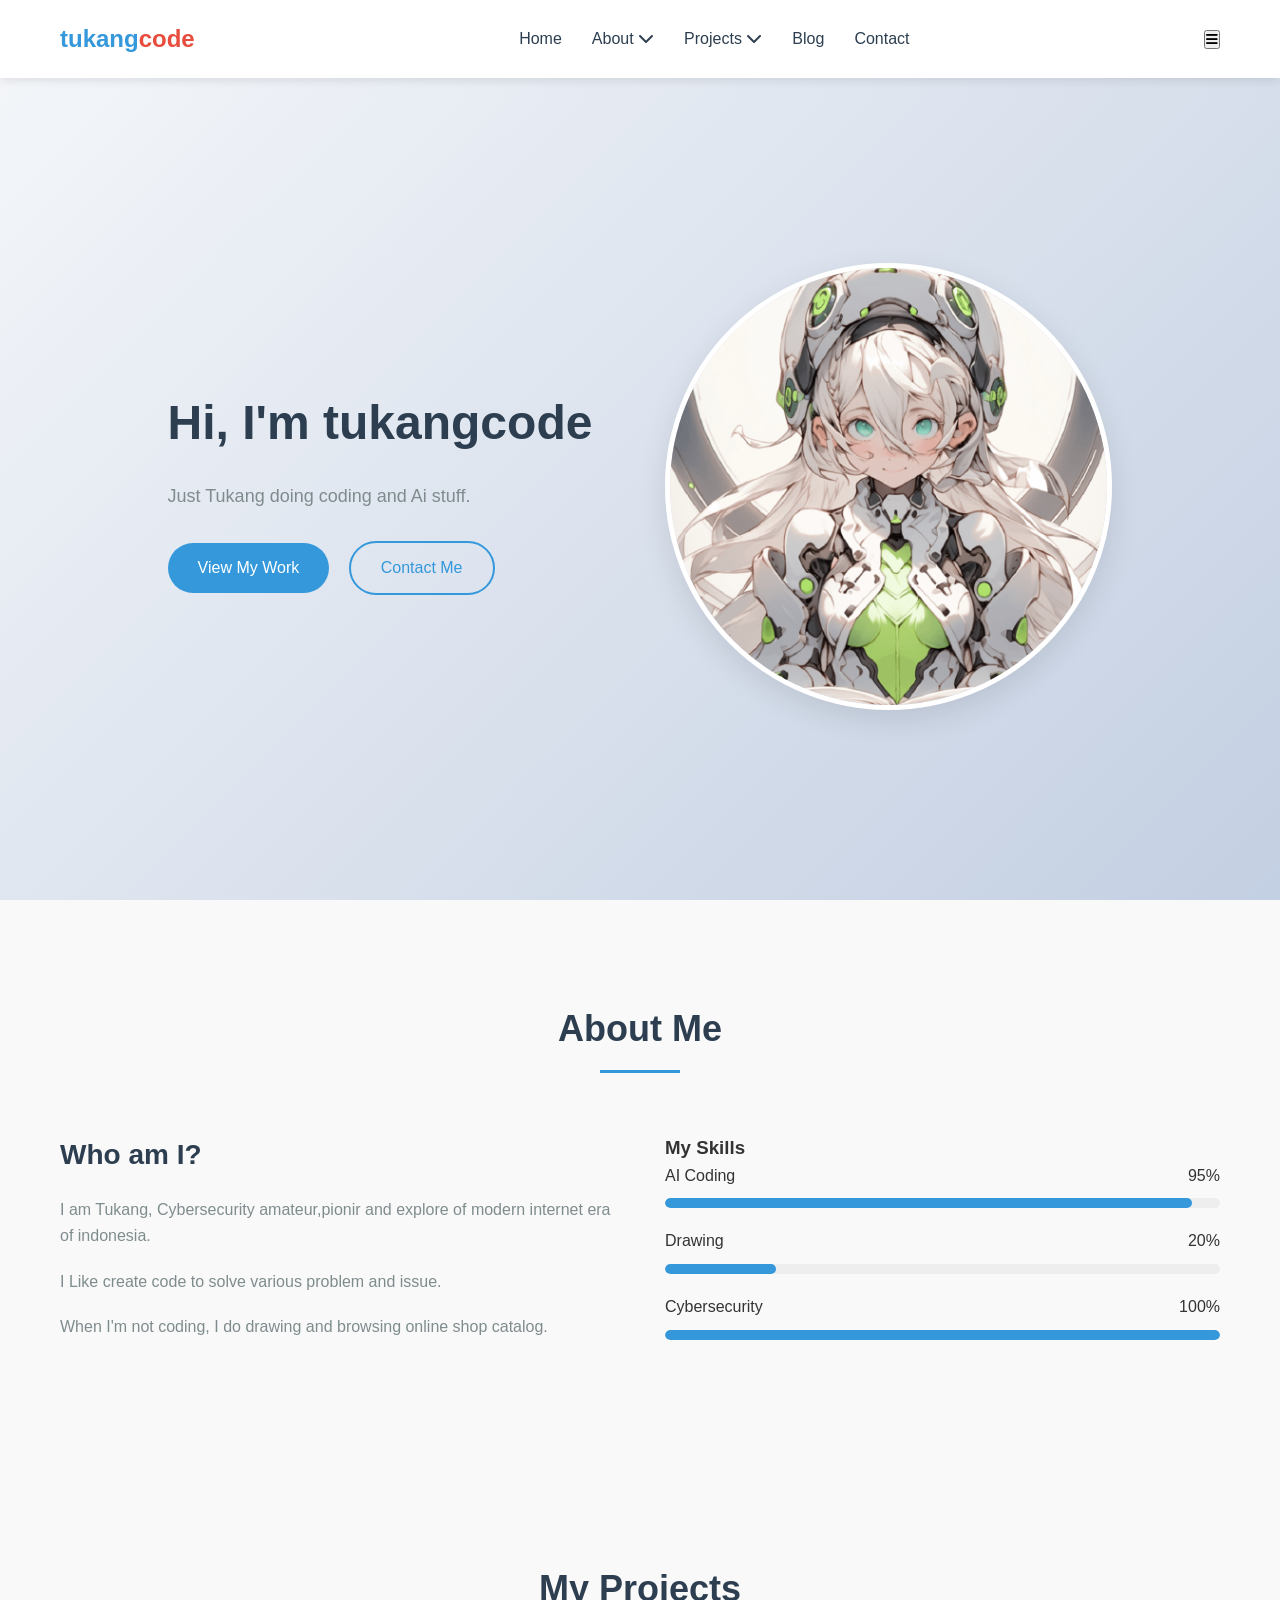
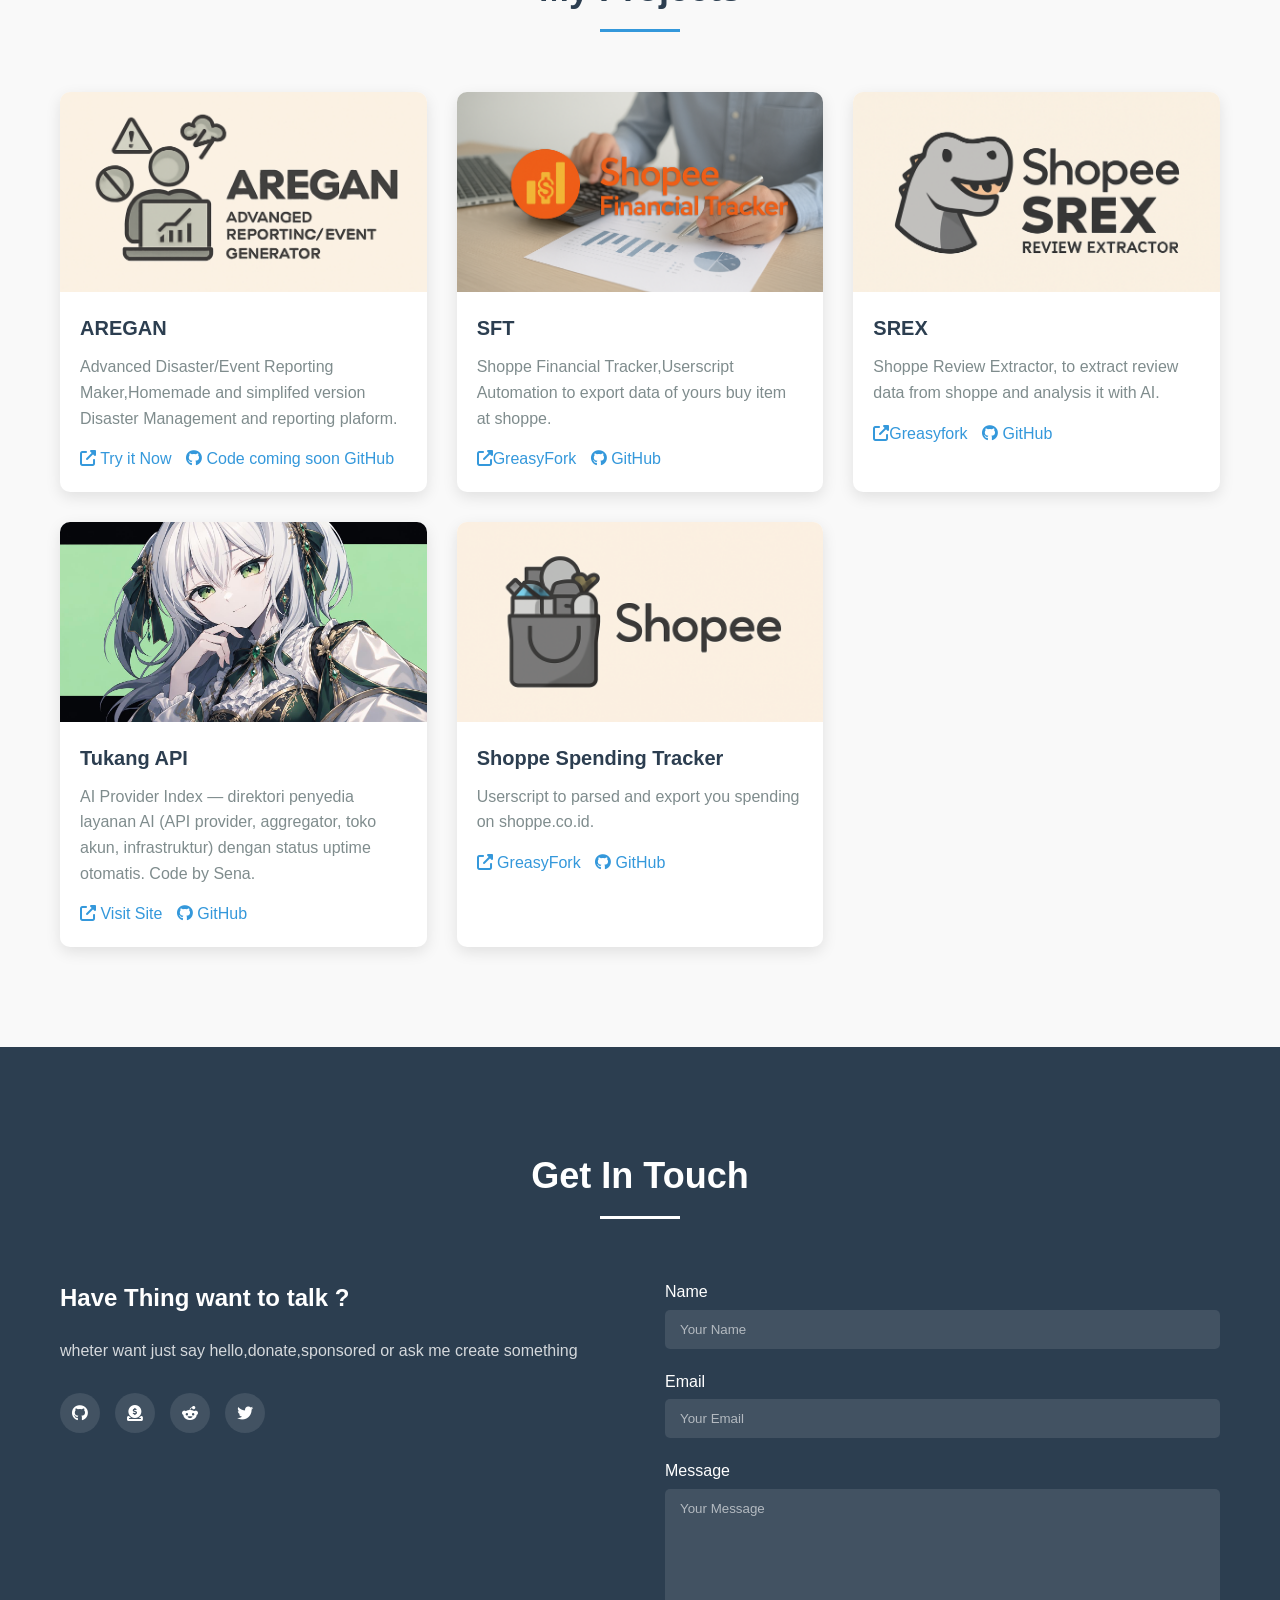
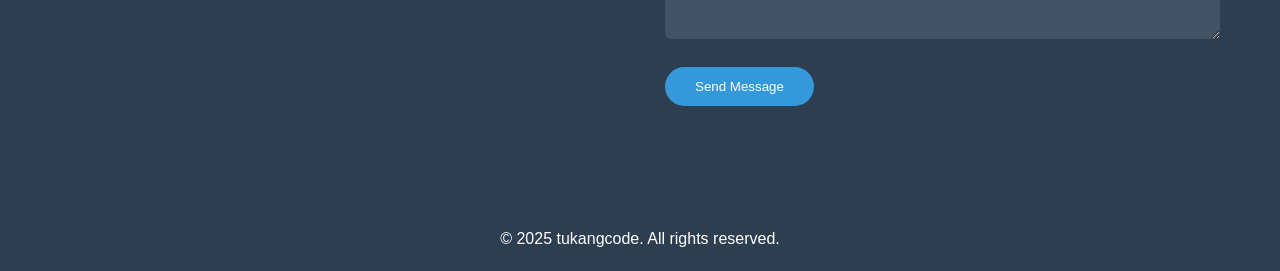
==== commit bee214c4: "Fix sft.png image path and add Blog link to navigation" ====
--- a/index.html
+++ b/index.html
@@ -488,6 +488,7 @@
     
                         </div>
                     </li>
+                    <li><a href="blog/">Blog</a></li>
                     <li><a href="#contact">Contact</a></li>
                 </ul>
                 <button class="mobile-menu-btn">
@@ -585,7 +586,7 @@
                 </div>
                 <div class="project-card">
                     <div class="project-image">
-                        <img src="/images/sft.png" alt="Project 2">
+                        <img src="images/sft.png" alt="Project 2">
                     </div>
                     <div class="project-info">
                         <h3>SFT</h3>
